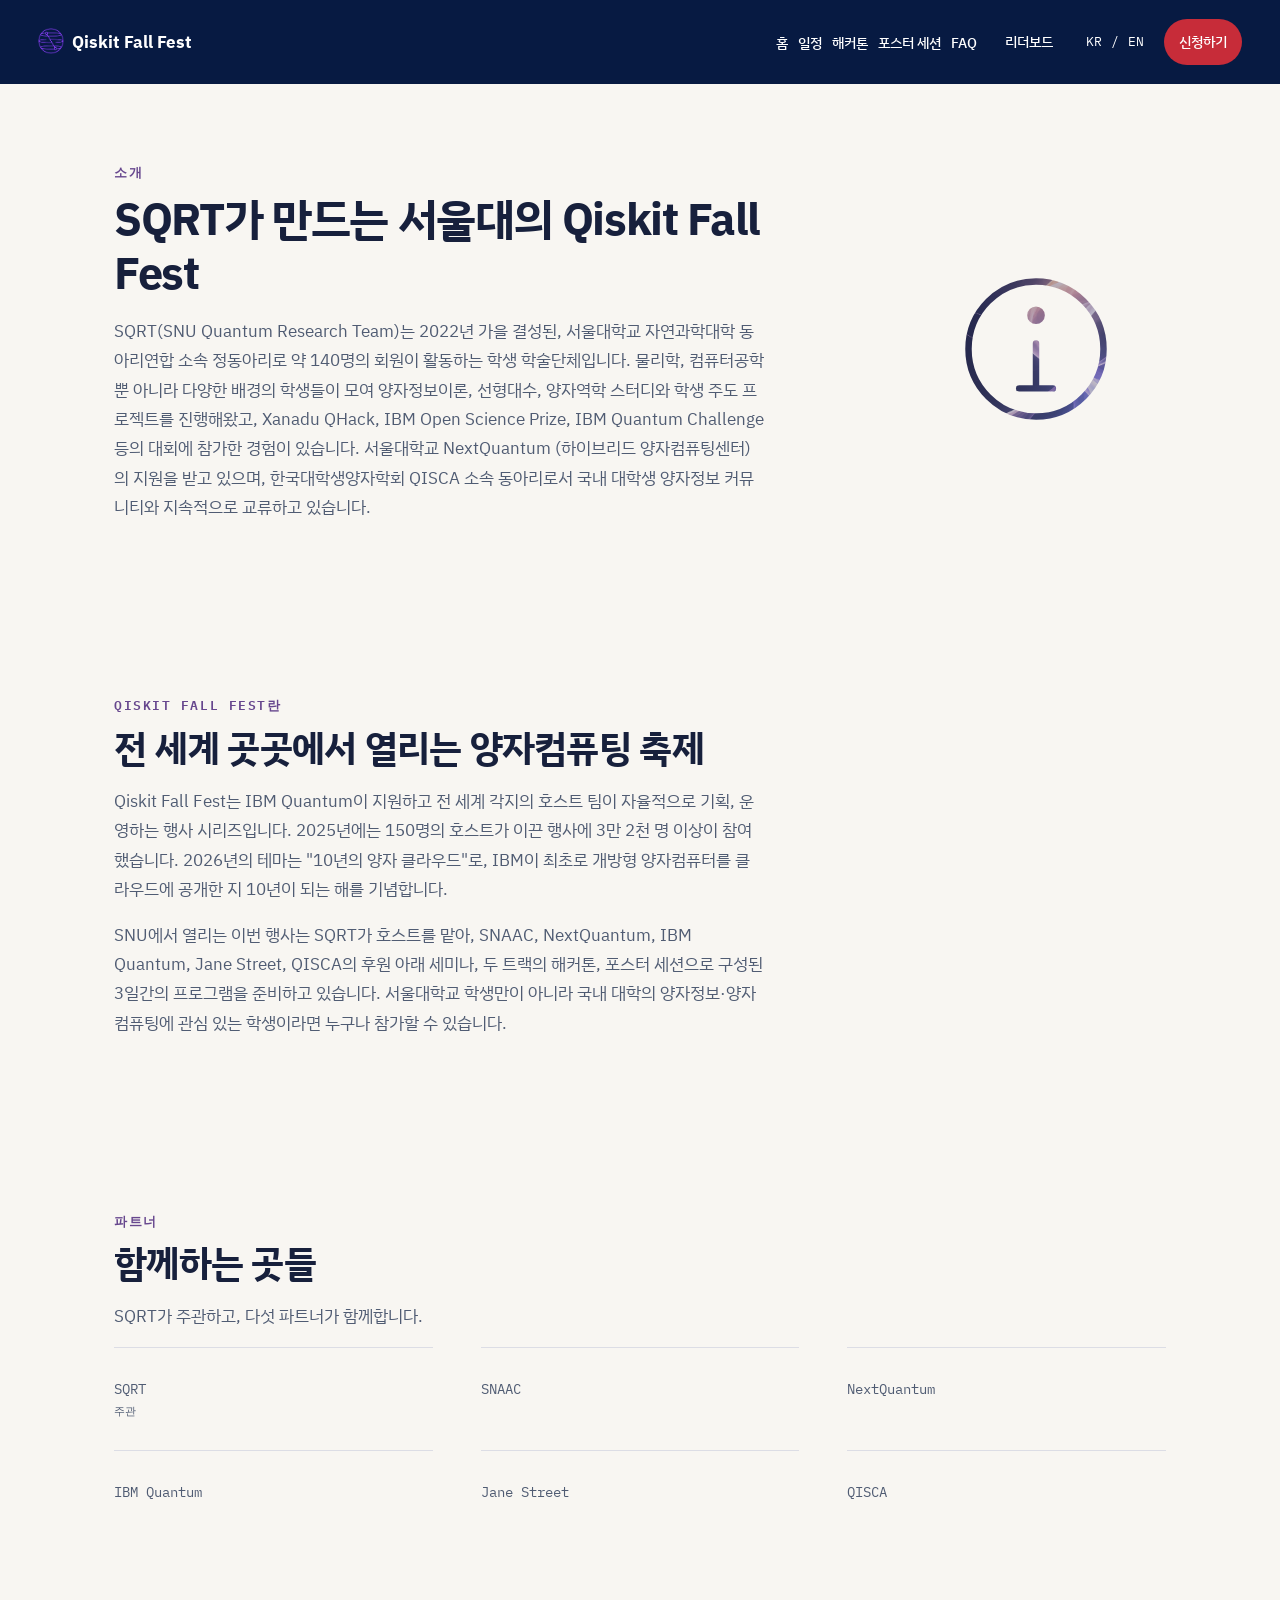
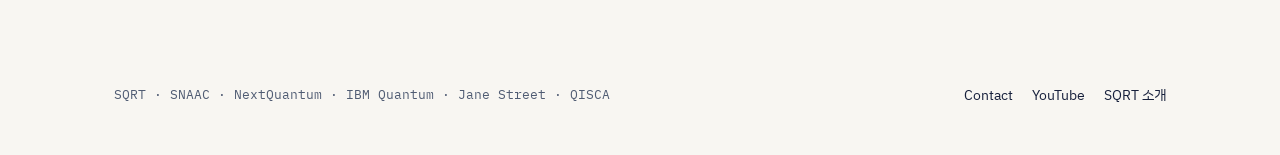
==== about.html @ 5754832c "Update schedule from the internal timetable, fold speakers into it, unify partners - Schedule: pre-f" ====
<!doctype html>
<html lang="ko" data-lang="kr">
<head>
<meta charset="utf-8" />
<meta name="viewport" content="width=device-width, initial-scale=1" />
<script>(function(){try{var l=localStorage.getItem('qff-lang')||'kr';document.documentElement.setAttribute('data-lang',l);}catch(e){}})();</script>
<title>About SQRT | Qiskit Fall Fest 2026 at SNU</title>
<meta name="description" content="About SQRT, the Seoul National University Quantum Research Team and host of Qiskit Fall Fest 2026.">
<link rel="canonical" href="https://snuquantums.github.io/snu-qff2026/about.html">
<meta name="robots" content="noindex, follow">

<link rel="preconnect" href="https://fonts.googleapis.com">
<link rel="preconnect" href="https://fonts.gstatic.com" crossorigin>
<link href="https://fonts.googleapis.com/css2?family=IBM+Plex+Sans:wght@400;500;600;700&family=IBM+Plex+Sans+KR:wght@400;500;600;700&family=IBM+Plex+Mono:wght@400;500&display=swap" rel="stylesheet">
<link rel="stylesheet" href="assets/style.css?v=c713e26183e5" />
<link rel="stylesheet" href="assets/reference-design.css?v=0639de8d794f">
</head>
<body>

<header class="site-header">
  <div class="wrap">
    <a href="index.html" class="brand">
      <span class="mark" aria-hidden="true">
        <svg viewBox="0 0 24 24" fill="none" xmlns="http://www.w3.org/2000/svg">
          <circle cx="12" cy="12" r="2.1" style="fill:var(--navy-ink)"/>
          <ellipse cx="12" cy="12" rx="9" ry="3.6" style="stroke:var(--navy-ink)" stroke-width="1.1"/>
          <ellipse cx="12" cy="12" rx="9" ry="3.6" style="stroke:var(--navy-ink)" stroke-width="1.1" transform="rotate(60 12 12)"/>
          <ellipse cx="12" cy="12" rx="9" ry="3.6" style="stroke:var(--navy-ink)" stroke-width="1.1" transform="rotate(120 12 12)"/>
        </svg>
      </span>
      Qiskit Fall Fest <small>@ SNU · SQRT</small>
    </a>
    <nav class="primary-nav">
      <ul>
        <li><a href="index.html" data-nav="index.html"><span data-kr>홈</span><span data-en>Home</span></a></li>

        <li><a href="schedule.html" data-nav="schedule.html"><span data-kr>일정</span><span data-en>Schedule</span></a></li>
        <li><a href="hackathon.html" data-nav="hackathon.html"><span data-kr>해커톤</span><span data-en>Hackathon</span></a></li>
        <li><a href="posters.html" data-nav="posters.html"><span data-kr>포스터 세션</span><span data-en>Posters</span></a></li>
        <li><a href="faq.html" data-nav="faq.html">FAQ</a></li>
        <li class="mobile-leaderboard"><a href="leaderboard.html" data-nav="leaderboard.html"><span data-kr>리더보드</span><span data-en>Leaderboard</span></a></li>
      </ul>
      <div class="nav-actions">
        <a href="leaderboard.html" class="btn btn-outline"><span data-kr>리더보드</span><span data-en>Leaderboard</span></a>
        <button class="lang-toggle" data-disabled="false" aria-label="Toggle language">KR / EN</button>
        <a href="register.html" class="btn btn-solid"><span data-kr>신청하기</span><span data-en>Register</span></a>
        <button class="menu-btn" aria-label="Menu"><span></span></button>
      </div>
    </nav>
  </div>
</header>



<main>
  <section class="paper-surface">
    <div class="wrap page-intro-layout">
      <span class="page-intro-icon icon-art" style="mask-image:url('assets/icons/about.svg');-webkit-mask-image:url('assets/icons/about.svg')" aria-hidden="true"></span>
      <span class="eyebrow"><span data-kr>소개</span><span data-en>About</span></span>
      <h1 style="font-size:clamp(1.9rem,4vw,2.8rem)">
        <span data-kr>SQRT가 만드는 서울대의 Qiskit Fall Fest</span>
        <span data-en>SNU's Qiskit Fall Fest, built by SQRT</span>
      </h1>
      <p class="lede">
        <span data-kr>SQRT(SNU Quantum Research Team)는 2022년 가을 결성된, 서울대학교 자연과학대학 동아리연합 소속
        정동아리로 약 140명의 회원이 활동하는 학생 학술단체입니다. 물리학, 컴퓨터공학뿐 아니라 다양한 배경의
        학생들이 모여 양자정보이론, 선형대수, 양자역학 스터디와 학생 주도 프로젝트를 진행해왔고, Xanadu QHack,
        IBM Open Science Prize, IBM Quantum Challenge 등의 대회에 참가한 경험이 있습니다. 서울대학교 NextQuantum
        (하이브리드 양자컴퓨팅센터)의 지원을 받고 있으며, 한국대학생양자학회 QISCA 소속 동아리로서 국내 대학생 양자정보
        커뮤니티와 지속적으로 교류하고 있습니다.</span>
        <span data-en>SQRT (SNU Quantum Research Team) is a student academic society under Seoul National
        University's College of Natural Sciences club association, founded in fall 2022, with about 140
        active members. Students from physics and computer science, along with many other backgrounds, run
        study groups on quantum information theory, linear algebra, and quantum mechanics, and take on
        student-led projects. The team has competed in Xanadu QHack, the IBM Open Science Prize, and the
        IBM Quantum Challenge. SQRT is supported by NextQuantum (SNU's Hybrid Quantum Computing Center) and is a
        member club of QISCA, the Korean university quantum society, maintaining ties with the domestic
        student quantum community.</span>
      </p>
    </div>
  </section>

  <section class="alt-surface">
    <div class="wrap">
      <span class="eyebrow"><span data-kr>Qiskit Fall Fest란</span><span data-en>What is Qiskit Fall Fest</span></span>
      <h2>
        <span data-kr>전 세계 곳곳에서 열리는 양자컴퓨팅 축제</span>
        <span data-en>A global quantum computing celebration</span>
      </h2>
      <p class="lede">
        <span data-kr>Qiskit Fall Fest는 IBM Quantum이 지원하고 전 세계 각지의 호스트 팀이 자율적으로 기획, 운영하는
        행사 시리즈입니다. 2025년에는 150명의 호스트가 이끈 행사에 3만 2천 명 이상이 참여했습니다.
        2026년의 테마는 "10년의 양자 클라우드"로, IBM이 최초로 개방형 양자컴퓨터를 클라우드에 공개한 지
        10년이 되는 해를 기념합니다.</span>
        <span data-en>Qiskit Fall Fest is IBM Quantum's global series of events, planned and run
        independently by host teams around the world. In 2025, over 32,000
        participants joined events led by 150 hosts. The 2026 theme, "a decade of quantum on the cloud,"
        marks ten years since IBM first opened a quantum computer to the cloud.</span>
      </p>
      <p class="lede">
        <span data-kr>SNU에서 열리는 이번 행사는 SQRT가 호스트를 맡아, SNAAC, NextQuantum, IBM Quantum, Jane Street,
        QISCA의 후원 아래 세미나, 두 트랙의 해커톤, 포스터 세션으로 구성된 3일간의 프로그램을
        준비하고 있습니다. 서울대학교 학생만이 아니라 국내 대학의 양자정보·양자컴퓨팅에 관심 있는 학생이라면
        누구나 참가할 수 있습니다.</span>
        <span data-en>At SNU, SQRT is hosting the event, preparing a 3-day program of a seminar, a two-track
        hackathon, and a poster session, with support from SNAAC, NextQuantum, IBM Quantum, Jane Street,
        and QISCA. It's open to any student interested in quantum information or computing at a
        domestic university, not just SNU students.</span>
      </p>
    </div>
  </section>

  <section class="paper-surface">
    <div class="wrap">
      <span class="eyebrow"><span data-kr>파트너</span><span data-en>Partners</span></span>
      <h2><span data-kr>함께하는 곳들</span><span data-en>Who's involved</span></h2>
      <p class="lede" style="margin-bottom: var(--sp-2)">
        <span data-kr>SQRT가 주관하고, 다섯 파트너가 함께합니다.</span>
        <span data-en>Hosted by SQRT, together with five partners.</span>
      </p>
      <div class="bento" style="grid-template-columns:repeat(3,1fr)">
        <div class="card" style="text-align:center;color:var(--ink-soft);font-family:var(--font-mono);font-size:.85rem">SQRT<br><small><span data-kr>주관</span><span data-en>Host</span></small></div>
        <div class="card" style="text-align:center;color:var(--ink-soft);font-family:var(--font-mono);font-size:.85rem">SNAAC</div>
        <div class="card" style="text-align:center;color:var(--ink-soft);font-family:var(--font-mono);font-size:.85rem">NextQuantum</div>
        <div class="card" style="text-align:center;color:var(--ink-soft);font-family:var(--font-mono);font-size:.85rem">IBM Quantum</div>
        <div class="card" style="text-align:center;color:var(--ink-soft);font-family:var(--font-mono);font-size:.85rem">Jane Street</div>
        <div class="card" style="text-align:center;color:var(--ink-soft);font-family:var(--font-mono);font-size:.85rem">QISCA</div>
      </div>
    </div>
  </section>
</main>

<footer class="site-footer">
  <div class="wrap">
    <div class="sponsor-strip"><span>SQRT · SNAAC · NextQuantum · IBM Quantum · Jane Street · QISCA</span></div>
    <div class="footer-links">
      <a href="mailto:snuquantums@gmail.com">Contact</a>
      <a href="https://www.youtube.com/@sqrtsnuquantumresearchteam6066">YouTube</a>
      <a href="https://sites.google.com/view/sqrt-quantum"><span data-kr>SQRT 소개</span><span data-en>About SQRT</span></a>
    </div>
  </div>
</footer>

<script src="assets/script.js?v=a6612f676125"></script>
</body>
</html>
---- assets/style.css ----
/* Qiskit Fall Fest — Luminous Editorial: ivory, midnight navy, and radiant light. */

:root{
  /* Shared editorial palette across all event pages. */
  --paper: #faf9f7;
  --paper-alt: #f0ecf7;
  --paper-line: #dcdde5;
  --ink: #0b1c40;
  --ink-soft: #505c73;

  --navy: #081831;
  --navy-alt: #17294b;
  --navy-line: rgba(255,255,255,.16);
  --navy-ink: #faf9ff;
  --navy-ink-soft: #c5cee1;

  --accent: #182e55;
  --accent-ink: #ffffff;
  --accent-strong: #67478e;
  --accent-tint: #eae2f7;
  --accent-on-navy: #d9c4ff;
  --accent-glow: #f4d7d6;

  --tag-blue: #5596e6;
  --tag-blue-onpaper: #0f62fe;
  --tag-teal: #17294b;
  --tag-violet: #7953ac;

  --header-bg: rgba(250,249,247,.95);

  /* -- form feedback (submission / leaderboard states) -- */
  --success: #1f7a4d;
  --success-tint: #e6f2e6;
  --error: #a3341c;
  --error-tint: #f7e6dd;

  /* -- type -- */
  --font-sans: "IBM Plex Sans KR", "IBM Plex Sans", -apple-system, system-ui, sans-serif;
  --font-mono: "IBM Plex Mono", ui-monospace, "SFMono-Regular", monospace;

  /* -- one radius system, applied by element role -- */
  --r-sm: 6px;
  --r-md: 12px;
  --r-lg: 22px;

  /* -- spacing scale -- */
  --sp-1: .5rem;
  --sp-2: 1rem;
  --sp-3: 1.5rem;
  --sp-4: 2.5rem;
  --sp-5: 4rem;
  --sp-6: 6.5rem;

  --content-w: 1240px;
}

*{ box-sizing: border-box; }
html{ scroll-behavior: smooth; }
html, body{ max-width: 100%; overflow-x: hidden; }
body{
  margin: 0;
  font-family: var(--font-sans);
  background: var(--paper);
  color: var(--ink);
  line-height: 1.55;
  -webkit-font-smoothing: antialiased;
  transition: background .25s ease, color .25s ease;
}
[class]{ transition: background .25s ease, color .25s ease, border-color .25s ease; }
img{ max-width: 100%; display:block; }
a{ color: inherit; }
.wrap{
  max-width: var(--content-w);
  margin: 0 auto;
  padding: 0 var(--sp-3);
}
section{ padding: var(--sp-6) 0; }
h1,h2,h3,h4{ margin: 0 0 var(--sp-2); letter-spacing: -0.02em; line-height: 1.08; font-weight: 650; }
h1{ font-size: clamp(2.1rem, 5vw, 3.6rem); letter-spacing: -0.03em; }
h2{ font-size: clamp(1.6rem, 3vw, 2.3rem); }
h3{ font-size: 1.25rem; }
p{ margin: 0 0 var(--sp-2); }
.lede{ max-width: 65ch; color: var(--ink-soft); font-size: 1.08rem; }
.navy .lede{ color: var(--navy-ink-soft); }

/* -- reduced motion -- */
@media (prefers-reduced-motion: reduce){
  *{ animation: none !important; transition: none !important; scroll-behavior: auto !important; }
}

/* ---------------------------------------------------------------------- */
/* Header / nav                                                            */
/* ---------------------------------------------------------------------- */
.site-header{
  position: sticky; top:0; z-index: 50;
  background: var(--header-bg);
  backdrop-filter: blur(8px);
  border-bottom: 1px solid var(--paper-line);
  transition: background .2s ease;
}
.site-header .wrap{
  display:flex; align-items:center; justify-content:space-between;
  height: 72px; max-width: 1280px;
}
.brand{
  display:flex; align-items:baseline; gap:.5rem;
  font-weight:700; font-size:1.05rem; text-decoration:none; color:var(--ink);
  white-space: nowrap;
}
.brand small{ font-weight:500; color:var(--ink-soft); font-size:.72rem; letter-spacing:.02em; }
.brand .mark{
  width: 26px; height: 26px; border-radius: var(--r-sm);
  background: var(--navy);
  display:inline-flex; align-items:center; justify-content:center;
  flex: none;
}
.brand .mark svg{ width:14px; height:14px; }

nav.primary-nav{ display:flex; align-items:center; gap: var(--sp-3); }
nav.primary-nav ul{ list-style:none; display:flex; gap: 1.4rem; margin:0; padding:0; }
nav.primary-nav a{
  text-decoration:none; color: var(--ink-soft); font-size:.94rem; font-weight:500;
  padding: .3rem 0; border-bottom: 2px solid transparent;
}
nav.primary-nav a:hover, nav.primary-nav a[aria-current="page"]{
  color: var(--ink); border-bottom-color: var(--accent);
}
.nav-actions{ display:flex; align-items:center; gap:.6rem; }
.lang-toggle{
  font-family: var(--font-mono); font-size:.72rem; letter-spacing:.03em;
  background: var(--paper-alt); border:1px solid var(--paper-line); color: var(--ink-soft);
  border-radius: var(--r-sm); padding: .38rem .6rem; cursor:pointer;
}
.lang-toggle:hover{ color: var(--ink); }
.lang-toggle[data-disabled="true"]{ opacity:.55; cursor:not-allowed; }
.menu-btn{ display:none; background:none; border:none; cursor:pointer; padding:.4rem; }
.menu-btn span, .menu-btn::before, .menu-btn::after{ content:""; display:block; width:22px; height:2px; background:var(--ink); margin:5px 0; }

/* ---------------------------------------------------------------------- */
/* Buttons / chips                                                         */
/* ---------------------------------------------------------------------- */
.btn{
  display:inline-flex; align-items:center; gap:.5rem;
  font-family: var(--font-sans); font-weight:600; font-size: .96rem;
  padding: .85rem 1.4rem; border-radius: var(--r-sm);
  text-decoration:none; white-space:nowrap; border: 1.5px solid transparent;
  cursor:pointer;
}
.btn-solid{ background: var(--accent); color: var(--accent-ink); }
.btn-solid:hover{ filter: brightness(.88); }
.btn-outline{ background: transparent; border-color: currentColor; color: inherit; }
.navy .btn-outline{ color: var(--navy-ink); }
.navy .btn-outline:hover{ background: rgba(255,255,255,.08); }
.paper-surface .btn-outline{ color: var(--ink); }
.paper-surface .btn-outline:hover{ background: var(--paper-alt); }
.btn-outline.on-navy-accent{ color: var(--accent-on-navy); border-color: var(--accent-on-navy); }

.chip{
  display:inline-flex; align-items:center; gap:.4rem;
  font-size:.82rem; font-weight:600; padding:.35rem .7rem;
  border-radius: var(--r-sm); background: var(--accent-tint); color: var(--accent-strong);
}
.chip.tbd{
  font-family: var(--font-mono); font-weight:500; letter-spacing:.04em;
  background: transparent; border: 1px dashed var(--ink-soft); color: var(--ink-soft);
}
.navy .chip.tbd{ border-color: var(--navy-ink-soft); color: var(--navy-ink-soft); }
.eyebrow{
  font-family: var(--font-mono); font-size:.78rem; letter-spacing:.08em; text-transform:uppercase;
  color: var(--accent-strong); font-weight:600; display:inline-block; margin-bottom:.6rem;
}
.navy .eyebrow{ color: var(--accent-on-navy); }

/* ---------------------------------------------------------------------- */
/* Zone helpers                                                            */
/* ---------------------------------------------------------------------- */
.navy{ background: var(--navy); color: var(--navy-ink); }
.paper-surface{ background: var(--paper); }
.alt-surface{ background: var(--paper-alt); }

/* ---------------------------------------------------------------------- */
/* Hero                                                                    */
/* ---------------------------------------------------------------------- */
.hero{
  background: var(--navy); color: var(--navy-ink);
  padding: var(--sp-5) 0 var(--sp-6);
  position:relative; overflow:hidden;
}
.hero .wrap{
  display:grid; grid-template-columns: 1.15fr .85fr; gap: var(--sp-4);
  align-items:center; position:relative; z-index:2;
}
.hero-copy h1{ margin-bottom: var(--sp-2); }
.hero-copy .date-chip{
  font-family: var(--font-mono); font-size:.85rem; color: var(--navy-ink-soft);
  border: 1px dashed var(--navy-line); border-radius: var(--r-sm);
  display:inline-flex; padding:.3rem .7rem; margin-bottom: var(--sp-2);
}
.hero-cta{ display:flex; gap: 1rem; margin-top: var(--sp-3); flex-wrap:wrap; }
.hero-diagram{ opacity:.95; }
.hero-diagram .pulse{ animation: pulse 2.4s ease-in-out infinite; transform-origin: center; }
.hero-diagram .pulse:nth-child(2){ animation-delay: .5s; }
.hero-diagram .pulse:nth-child(3){ animation-delay: 1s; }
@keyframes pulse{
  0%, 100%{ opacity:.55; transform: scale(1); }
  50%{ opacity:1; transform: scale(1.35); }
}
@media (prefers-reduced-motion: reduce){
  .hero-diagram .pulse{ animation: none; opacity: .9; }
}

/* underline squiggle accent under a key hero word */
.squiggle-wrap{ position:relative; display:inline-block; }
.squiggle-wrap svg{ position:absolute; left:0; bottom:-.14em; width:100%; height:.3em; }

/* diagonal seam between stacked navy/paper sections */
.diagonal-cut{ position:relative; }
.diagonal-cut::after{
  content:""; position:absolute; left:0; right:0; bottom:-1px; height:56px;
  background: inherit; clip-path: polygon(0 100%, 100% 40%, 100% 100%);
  z-index:1; pointer-events:none;
}
.diagonal-cut.to-paper::after{ background: var(--paper); }
.diagonal-cut.to-alt::after{ background: var(--paper-alt); }
.diagonal-cut.to-navy::after{ background: var(--navy); }

/* ticker strip */
.ticker{
  background: var(--accent); color: var(--accent-ink); overflow:hidden; white-space:nowrap;
  border-bottom: 1px solid rgba(0,0,0,.08);
  transition: background .2s ease;
}
.ticker-track{
  display:inline-flex; align-items:center; gap: 2.5rem;
  padding: .55rem 0; font-family: var(--font-mono); font-size:.82rem; letter-spacing:.04em;
  animation: ticker 26s linear infinite;
}
.ticker:hover .ticker-track{ animation-play-state: paused; }
.ticker-track span{ display:inline-flex; align-items:center; gap:2.5rem; }
@keyframes ticker{ from{ transform: translateX(0); } to{ transform: translateX(-50%); } }
@media (prefers-reduced-motion: reduce){ .ticker-track{ animation: none; } }

/* stat band */
.stat-band{ display:grid; grid-template-columns: repeat(3,1fr); gap: var(--sp-3); margin-top: var(--sp-3); }
.stat{ border-top: 3px solid var(--accent); padding-top: var(--sp-1); }
.stat .num{ font-family: var(--font-mono); font-size: clamp(2.2rem,4vw,3.2rem); font-weight:600; color: var(--ink); display:block; letter-spacing:-0.02em; }
.stat .label{ color: var(--ink-soft); font-size:.95rem; }

/* hover lift for interactive surfaces */
.bento .card, .speaker-card, .route-card, .split-card{
  transition: transform .18s ease, box-shadow .18s ease;
}


.btn{ transition: background .15s ease, filter .15s ease, transform .12s ease; }
.btn:active{ transform: translateY(1px); }
@media (prefers-reduced-motion: reduce){
  .bento .card, .speaker-card, .route-card, .split-card, .btn{ transition:none; }
}

/* ---------------------------------------------------------------------- */
/* Who-is-this-for band                                                    */
/* ---------------------------------------------------------------------- */
.split-band{
  display:grid; grid-template-columns: .95fr 1.05fr; gap: var(--sp-3);
  align-items:stretch;
}
.split-card{
  border-radius: var(--r-md); padding: var(--sp-4);
  border: 1px solid var(--paper-line);
}
.split-card.for-experienced{ background: var(--navy); color: var(--navy-ink); border-color: var(--navy); }
.split-card.for-new{ background: var(--accent-tint); border-color: var(--paper-line); }
.split-card h3{ font-size:1.3rem; }
.major-chips{ display:flex; flex-wrap:wrap; gap:.5rem; margin-top: var(--sp-3); }
.major-chip{
  font-size:.85rem; padding:.4rem .8rem; border-radius: var(--r-sm);
  background: var(--paper); border: 1px solid var(--paper-line); color: var(--ink-soft);
}

/* ---------------------------------------------------------------------- */
/* Timeline                                                                */
/* ---------------------------------------------------------------------- */
.timeline{ position:relative; padding-top: var(--sp-2); }
.timeline-track{
  position:relative; display:grid; grid-template-columns: repeat(3,1fr); gap: var(--sp-2);
  padding-top: var(--sp-4);
}
.timeline-track::before{
  /* line must run exactly from the Day 1 dot's center to the Day 3 dot's
     center, not an arbitrary inset - dot centers sit 8px (half the dot
     width) from the start of the 1st and 3rd grid columns. */
  content:""; position:absolute; top: calc(var(--sp-4) + 13px);
  left: 8px; right: calc(33.333% - 18.667px); height:2px;
  background: var(--paper-line);
}
.timeline-day{ position:relative; padding-top: var(--sp-4); }
.timeline-day::before{
  content:""; position:absolute; top:6px; left:0; width:16px; height:16px;
  border-radius:50%; background: var(--navy); border:3px solid var(--paper);
  box-shadow: 0 0 0 1px var(--paper-line);
}
.timeline-day h4{ font-family: var(--font-mono); font-size:.85rem; text-transform:uppercase; letter-spacing:.05em; color: var(--ink-soft); margin-bottom:.3rem; }
.poster-flag{
  display:inline-flex; align-items:center; gap:.4rem; margin-top: var(--sp-2);
  font-size:.82rem; background: var(--paper); border:1px dashed var(--tag-teal); color: var(--tag-teal);
  padding:.3rem .6rem; border-radius: var(--r-sm);
}

/* ---------------------------------------------------------------------- */
/* Programs bento grid                                                     */
/* ---------------------------------------------------------------------- */
.bento{
  display:grid; grid-template-columns: repeat(4, 1fr); grid-template-rows: auto auto;
  gap: var(--sp-2);
}
.bento .card{ border-radius: var(--r-md); padding: var(--sp-3); border:1px solid var(--paper-line); background:var(--paper-alt); }
.bento .card.wide{ grid-column: span 4; background: var(--navy); color: var(--navy-ink); border-color: var(--navy); display:flex; align-items:center; justify-content:space-between; gap: var(--sp-3); flex-wrap:wrap; }
.bento .card.trackA{ grid-column: span 2; background: var(--navy-alt); color: var(--navy-ink); border-color: var(--navy); }
.bento .card.trackB{ grid-column: span 2; background: var(--accent-tint); border-color: var(--paper-line); }
.bento .card.poster{ grid-column: span 4; background: transparent; border: 1.5px solid var(--tag-teal); }
.card .tag{ font-family: var(--font-mono); font-size:.72rem; text-transform:uppercase; letter-spacing:.05em; }
.card.trackA .tag{ color: var(--tag-blue); }
.card.trackB .tag{ color: var(--accent-strong); }
.card.poster .tag{ color: var(--tag-teal); }

/* ---------------------------------------------------------------------- */
/* Comparison table (hackathon)                                            */
/* ---------------------------------------------------------------------- */
table.compare{ width:100%; border-collapse: collapse; margin-top: var(--sp-3); }
table.compare th, table.compare td{ text-align:left; padding: .85rem 1rem; border-bottom:1px solid var(--paper-line); vertical-align:top; }
table.compare th{ font-size:.8rem; text-transform:uppercase; letter-spacing:.04em; color: var(--ink-soft); font-weight:600; }
table.compare td.trackA-col{ color: var(--ink); }
table.compare .col-label{ font-weight:600; }

/* ---------------------------------------------------------------------- */
/* Track panels (hackathon page)                                           */
/* ---------------------------------------------------------------------- */
.track-panel{ padding: var(--sp-5) 0; position:relative; }
.track-panel.trackB{ background: var(--paper-alt); }
.track-panel.trackA{ background: var(--navy); color: var(--navy-ink); }
.track-panel .wrap{ display:grid; grid-template-columns: .9fr 1.1fr; gap: var(--sp-4); align-items:start; }
.track-panel h2{ display:flex; align-items:center; gap: .6rem; }
.track-badge{ display:inline-block; margin-bottom:.7rem; font-family: var(--font-mono); font-size:.78rem; padding:.25rem .6rem; border-radius: var(--r-sm); }
.trackB .track-badge{ background: var(--accent); color: var(--accent-ink); }
.trackA .track-badge{ background: rgba(255,255,255,.12); color: var(--accent-on-navy); border: 1px solid var(--navy-line); }
.trackA code, .trackA .mono{ font-family: var(--font-mono); }
.feature-list{ list-style:none; padding:0; margin: var(--sp-2) 0; display:grid; gap:.6rem; }
.feature-list li{ padding-left: 1.3rem; position:relative; }
.feature-list li::before{ content:""; position:absolute; left:0; top:.5em; width:7px; height:7px; border-radius:2px; background: currentColor; opacity:.45; }

/* ---------------------------------------------------------------------- */
/* Speakers                                                                */
/* ---------------------------------------------------------------------- */
.speaker-group{ padding: var(--sp-5) 0; border-top: 1px solid var(--paper-line); }
.speaker-group .group-label{
  font-family: var(--font-mono); font-size:.8rem; text-transform:uppercase; letter-spacing:.06em;
  display:inline-flex; align-items:center; gap:.5rem; margin-bottom: var(--sp-1);
}
.speaker-group .group-label::before{ content:""; width:10px; height:10px; border-radius:2px; }
.speaker-group.ibm{ border-top-color: var(--tag-blue); }
.speaker-group.ibm .group-label{ color: var(--tag-blue-onpaper); }
.speaker-group.ibm .group-label::before{ background: var(--tag-blue); }
.speaker-group.prof{ border-top-color: var(--tag-teal); }
.speaker-group.prof .group-label{ color: var(--tag-teal); }
.speaker-group.prof .group-label::before{ background: var(--tag-teal); }
.speaker-group.sqrt{ border-top-color: var(--tag-violet); }
.speaker-group.sqrt .group-label{ color: var(--tag-violet); }
.speaker-group.sqrt .group-label::before{ background: var(--tag-violet); }

.speaker-grid{ display:grid; grid-template-columns: repeat(3, 1fr); gap: var(--sp-2); margin-top: var(--sp-3); }
.speaker-card{ border:1px solid var(--paper-line); border-radius: var(--r-md); padding: var(--sp-2); background: var(--paper); }
.speaker-photo{
  width:100%; aspect-ratio: 4/3; border-radius: var(--r-sm); background: var(--paper-alt);
  display:flex; align-items:center; justify-content:center; color: var(--ink-soft); margin-bottom: var(--sp-1);
  font-family: var(--font-mono); font-size:.78rem;
}
.speaker-name{ font-weight:600; }
.speaker-role{ font-size:.85rem; color: var(--ink-soft); }

/* ---------------------------------------------------------------------- */
/* FAQ                                                                     */
/* ---------------------------------------------------------------------- */
details.faq-item{ border-bottom:1px solid var(--paper-line); padding: var(--sp-2) 0; }
details.faq-item summary{ cursor:pointer; font-weight:600; font-size:1.05rem; list-style:none; display:flex; justify-content:space-between; align-items:center; gap:1rem; }
details.faq-item summary::-webkit-details-marker{ display:none; }
.faq-toggle{ position:relative; width:14px; height:14px; flex:none; }
.faq-toggle::before, .faq-toggle::after{ content:""; position:absolute; background: var(--ink-soft); border-radius:1px; transition: transform .15s ease; }
.faq-toggle::before{ top:6px; left:0; width:14px; height:2px; }
.faq-toggle::after{ top:0; left:6px; width:2px; height:14px; }
details.faq-item[open] .faq-toggle::after{ transform: rotate(90deg); opacity:0; }
details.faq-item p{ margin-top:.7rem; color: var(--ink-soft); max-width: 65ch; }

/* ---------------------------------------------------------------------- */
/* Register route cards                                                   */
/* ---------------------------------------------------------------------- */
.route-grid{ display:grid; grid-template-columns: repeat(2,1fr); gap: var(--sp-2); }
.route-card{ border:1px solid var(--paper-line); border-radius: var(--r-md); padding: var(--sp-3); background: var(--paper-alt); }
.route-card .btn{ margin-top: var(--sp-2); }

/* ---------------------------------------------------------------------- */
/* Submission form (submit.html)                                          */
/* ---------------------------------------------------------------------- */
.submit-form{ display:grid; gap: var(--sp-2); max-width: 640px; margin-top: var(--sp-3); }
.submit-form label{ display:grid; gap:.4rem; font-size:.9rem; font-weight:600; color: var(--ink); }
.submit-form input[type="text"], .submit-form input[type="email"], .submit-form input[type="password"], .submit-form select, .submit-form textarea{
  font-family: var(--font-sans); font-size:.95rem; font-weight:400;
  padding:.7rem .85rem; border-radius: var(--r-sm); border:1px solid var(--paper-line);
  background: var(--paper); color: var(--ink);
}
.submit-form input[type="text"]:focus, .submit-form input[type="email"]:focus, .submit-form input[type="password"]:focus, .submit-form select:focus, .submit-form textarea:focus{
  outline: 2px solid var(--accent); outline-offset: 1px;
}
.submit-form textarea{ font-family: var(--font-mono); font-size:.85rem; resize: vertical; min-height:220px; line-height:1.5; }
.submit-form .file-row{ font-size:.85rem; color: var(--ink-soft); font-weight:500; }
.submit-form input[type="file"]{ font-size:.85rem; color: var(--ink-soft); margin-top:.3rem; }
.submit-form .submit-hint{ font-size:.8rem; font-weight:400; color: var(--ink-soft); }
.submit-form button{ justify-self:start; }
.submit-form button:disabled{ opacity:.6; cursor:not-allowed; }

.form-banner{
  margin-top: var(--sp-2); padding:.75rem 1rem; border-radius: var(--r-sm);
  font-size:.9rem; background: var(--paper-alt); color: var(--ink-soft); border:1px solid var(--paper-line);
  max-width: 640px;
}
.form-banner.error{ background: var(--error-tint); color: var(--error); border-color: var(--error); }
.form-banner.success{ background: var(--success-tint); color: var(--success); border-color: var(--success); }

/* ---------------------------------------------------------------------- */
/* Leaderboard (leaderboard.html)                                          */
/* ---------------------------------------------------------------------- */
.leaderboard-toolbar{ display:flex; align-items:center; gap: var(--sp-2); margin-top: var(--sp-2); flex-wrap:wrap; }
.leaderboard-table{ margin-top: var(--sp-2); }
.leaderboard-table td, .leaderboard-table th{ text-align:left; }
.leaderboard-table td.rank{ font-family: var(--font-mono); color: var(--ink-soft); }
.leaderboard-table td.score{ font-family: var(--font-mono); font-weight:600; }
.pending-note{ font-size:.9rem; color: var(--ink-soft); }

/* ---------------------------------------------------------------------- */
/* Footer                                                                  */
/* ---------------------------------------------------------------------- */
footer.site-footer{ background: var(--navy); color: var(--navy-ink-soft); padding: var(--sp-4) 0; }
footer.site-footer .wrap{ display:flex; flex-wrap:wrap; justify-content:space-between; gap: var(--sp-3); align-items:center; }
.sponsor-strip{ display:flex; gap: var(--sp-3); align-items:center; flex-wrap:wrap; opacity:.85; font-family: var(--font-mono); font-size:.8rem; }
.footer-links{ display:flex; gap: 1.2rem; }
.footer-links a{ text-decoration:none; color: var(--navy-ink-soft); font-size:.88rem; }
.footer-links a:hover{ color: var(--navy-ink); }

/* ---------------------------------------------------------------------- */
/* i18n visibility                                                         */
/* ---------------------------------------------------------------------- */
[data-en]{ display:none; }
html[data-lang="en"] [data-kr]{ display:none; }
html[data-lang="en"] [data-en]{ display:inline; }
html[data-lang="en"] [data-en].block{ display:block; }

/* ---------------------------------------------------------------------- */
/* Responsive                                                              */
/* ---------------------------------------------------------------------- */
@media (max-width: 880px){
  nav.primary-nav ul{ display:none; }
  .menu-btn{ display:block; flex: none; }
  .hero .wrap{ grid-template-columns: 1fr; }
  .hero-diagram{ display:none; }
  .split-band{ grid-template-columns: 1fr; }
  .bento{ grid-template-columns: repeat(2,1fr); }
  .bento .card.trackA, .bento .card.trackB{ grid-column: span 2; }
  .bento .card.wide, .bento .card.poster{ grid-column: span 2; }
  .track-panel .wrap{ grid-template-columns: 1fr; }
  .speaker-grid{ grid-template-columns: repeat(2,1fr); }
  .route-grid{ grid-template-columns: 1fr; }
  .timeline-track{ grid-template-columns: 1fr; gap: var(--sp-3); }
  .timeline-track::before{ display:none; }

  /* -- collapse the header row so it never forces horizontal scroll -- */
  .site-header .wrap{ padding: 0 var(--sp-2); }
  .brand small{ display:none; }
  .nav-actions{ gap:.35rem; }
  .nav-actions .btn.btn-outline{ display:none; }

  /* -- mobile nav dropdown: full-width panel instead of an inline row -- */
  nav.primary-nav ul[data-open="true"]{
    display:flex;
    position:absolute;
    top:72px; left:0; right:0;
    flex-direction:column;
    gap:0;
    background: var(--paper);
    border-bottom:1px solid var(--paper-line);
    padding: var(--sp-2) var(--sp-3);
    box-shadow: 0 12px 24px rgba(0,0,0,.12);
  }
  nav.primary-nav ul[data-open="true"] li{ width:100%; }
  nav.primary-nav ul[data-open="true"] a{
    display:block; padding:.75rem 0; border-bottom:1px solid var(--paper-line);
  }
}
@media (max-width: 560px){
  .speaker-grid{ grid-template-columns: 1fr; }
}
@media (max-width: 400px){
  .brand{ font-size:.92rem; }
  .nav-actions{ gap:.25rem; }
  .nav-actions .btn{ padding:.5rem 1rem; font-size:.8rem; }
  .lang-toggle{ padding:.32rem .45rem; font-size:.66rem; }
}

/* Luminous Editorial layouts. Shared by the static GitHub Pages routes. */
html { scroll-padding-top:100px; }
body { font-size:1rem; line-height:1.7; }
h1,h2,h3 { line-height:1.2; word-break:keep-all; overflow-wrap:break-word; }
:focus-visible { outline:3px solid #8b65c4; outline-offset:4px; }
.site-header { border-bottom:0; }
.site-header .wrap { max-width:1480px; height:84px; gap:20px; }
nav.primary-nav { gap:24px; }
nav.primary-nav ul { gap:18px; }
nav.primary-nav a { font-size:.875rem; }
nav.primary-nav .btn { padding:10px 14px; min-height:44px; }
nav.primary-nav .btn-solid { color:var(--accent-ink); }
.lang-toggle,.menu-btn { min-height:44px; min-width:44px; }
.lang-toggle { font-size:.8125rem; background:transparent; border:0; }
.btn { white-space:normal; text-align:center; justify-content:center; min-height:48px; }
.eyebrow { font-size:.8125rem; letter-spacing:.12em; }
.hero { background-color:var(--navy); }
.luminous-hero { width:calc(100% - 48px); max-width:1440px; margin:8px auto 0; border-radius:18px; padding:76px 0 64px; background:#07142d url('luminous-hero.png') center/cover no-repeat; }
.luminous-hero::after { content:''; position:absolute; inset:12px; border:1px solid rgba(240,236,255,.3); border-radius:10px; pointer-events:none; }
.luminous-hero .wrap { display:block; padding-inline:clamp(28px,5vw,76px); }
.luminous-hero .hero-copy { max-width:780px; }
.luminous-hero .eyebrow { color:#d5dcee; margin-bottom:28px; }
.festival-title { font-size:clamp(3.8rem,7vw,6.6rem); font-weight:700; line-height:1.02; letter-spacing:-.055em; margin-bottom:26px!important; }
.festival-title>span { font-weight:400; color:#e9dbff; }
.hero-theme { font-size:clamp(1.3rem,2.1vw,1.85rem); line-height:1.45; margin-bottom:18px; font-weight:500; }
.luminous-hero .lede { color:#e0e5f0; max-width:48ch; }
.luminous-hero .date-chip { border:0; padding:8px 0; font-size:.9375rem; color:#e4d5f9; }
.luminous-hero .hero-cta { margin-top:12px; }
.luminous-hero .btn-solid { background:#fff; color:#0b1c40; }
.luminous-hero .btn-outline { color:#fff; border-color:rgba(255,255,255,.7); background:rgba(6,19,42,.35); }
.hero-partner { display:flex; align-items:center; gap:24px; margin-top:34px; color:#d1d9eb; font-size:.8125rem; }
.hero-partner img { width:128px; height:42px; object-fit:contain; }
.hero-partner>span { border-left:1px solid #617089; padding-left:24px; }
.diagonal-cut::after { display:none; }
section { padding:80px 0; }
main>.paper-surface:first-of-type h2 { max-width:28ch; }
.stat-band { margin-top:40px; gap:40px; }
.stat { border-top:1px solid var(--paper-line); padding-top:22px; }
.stat .num { font-family:var(--font-sans); font-weight:500; }
.alt-surface { background:var(--paper); }
.split-band { gap:0; margin-top:40px; }
.split-card,.split-card.for-experienced,.split-card.for-new { background:transparent; color:var(--ink); border:0; border-radius:0; padding:0 42px 0 0; }
.split-card+.split-card { border-left:1px solid var(--paper-line); padding:0 0 0 42px; }
.split-card .lede { color:var(--ink-soft); }
.split-card .btn-outline.on-navy-accent { color:var(--ink); border-color:var(--ink); }
.major-chips { margin-top:34px; gap:10px 22px; }
.major-chip { border:0; border-radius:0; background:transparent; padding:6px 0; }
.timeline-track { gap:32px; }
.bento { grid-template-columns:repeat(2,minmax(0,1fr)); gap:0 48px; }
.bento .card,.bento .card.wide,.bento .card.trackA,.bento .card.trackB,.bento .card.poster {
 grid-column:auto; display:block; border:0; border-top:1px solid var(--paper-line); border-radius:0;
 background:transparent; color:var(--ink); padding:30px 0; box-shadow:none;
}
.bento .card h3 { font-size:1.6rem; margin-top:14px; }
.bento .card .lede,.bento .card p { color:var(--ink-soft)!important; }
.bento .card .tag { color:#67478e; font-size:.8125rem; }
.bento .card .btn-outline { color:var(--ink); border-color:var(--ink); }

.speaker-grid { gap:32px; }
.speaker-card { border:0; padding:0 0 24px; border-radius:0; background:transparent; }
.speaker-photo { background:var(--paper-alt); border-radius:8px; margin-bottom:18px; }
.route-grid { gap:0 48px; }
.route-card { border:0; border-top:1px solid var(--paper-line); border-radius:0; background:transparent; padding:30px 0; }
.track-panel.trackB { background:#eee7f8; }
.track-panel.trackA { background:#0b1b36; }
.track-panel h2 { flex-wrap:wrap; }
footer.site-footer { margin-top:24px; padding:44px 0; }
.footer-links { flex-wrap:wrap; }
.sponsor-strip { opacity:1; }
.sponsor-strip img { width:150px; height:auto; }
@media(max-width:1250px) {
 nav.primary-nav ul { display:none; }
 .menu-btn { display:block; }
 .brand small { display:none; }
 nav.primary-nav ul[data-open='true'] { display:flex; position:absolute; top:84px; left:0; right:0; flex-direction:column; gap:0; padding:16px 24px; background:var(--paper); border-bottom:1px solid var(--paper-line); max-height:calc(100dvh - 84px); overflow:auto; }
 nav.primary-nav ul[data-open='true'] a { display:block; padding:12px 0; }
}
@media(max-width:880px) {
 .site-header .wrap { height:76px; }
 nav.primary-nav ul[data-open='true'] { top:76px; max-height:calc(100dvh - 76px); }
 .luminous-hero { background-position:60% center; }
 .luminous-hero .hero-copy { max-width:620px; }
 .luminous-hero::before { content:''; position:absolute; inset:0; background:linear-gradient(90deg,rgba(5,15,35,.65),rgba(5,15,35,.08)); }
 .split-card,.split-card.for-experienced,.split-card.for-new { padding:28px 0; }
 .split-card+.split-card { border-left:0; border-top:1px solid var(--paper-line); }
 .bento .card,.bento .card.wide,.bento .card.trackA,.bento .card.trackB,.bento .card.poster { grid-column:auto; }
 .timeline-track { gap:24px; }
 .route-grid { grid-template-columns:1fr; }
 section { padding:60px 0; }
}
@media(max-width:560px) {
 .brand { font-size:.875rem; gap:6px; }
 .brand .mark { width:24px; height:24px; }
 .site-header .wrap { gap:8px; padding-inline:12px; }
 nav.primary-nav .btn { font-size:.8125rem; padding:8px 10px; }
 .nav-actions { gap:4px; }
 .lang-toggle { font-size:.75rem; padding:4px; }
 .luminous-hero { width:calc(100% - 24px); border-radius:12px; padding:54px 0 42px; background-position:65% center; }
 .luminous-hero .wrap { padding-inline:26px; }
 .luminous-hero .eyebrow { font-size:.75rem; letter-spacing:.06em; max-width:28ch; }
 .festival-title { font-size:clamp(3.1rem,12vw,4.5rem); }
 .festival-title>span { display:block; }
 .hero-theme { font-size:1.3rem; }
 .luminous-hero .lede { font-size:1rem; }
 .hero-cta { flex-direction:column; gap:12px; }
 .hero-cta .btn { width:100%; }
 .hero-partner { gap:16px; flex-wrap:wrap; }
 .hero-partner>span { padding-left:16px; }
 .stat-band { gap:20px; grid-template-columns:1fr; }
 .stat { display:flex; align-items:baseline; justify-content:space-between; gap:20px; }
 .stat .num { font-size:2rem; flex:none; }
 .stat .label { text-align:right; }
 .bento { grid-template-columns:1fr; }
 .speaker-grid { grid-template-columns:1fr; }
 table.compare { font-size:.875rem; }
 table.compare th,table.compare td { padding:12px 8px; overflow-wrap:anywhere; }
}
@media(max-width:360px) {
 .brand .mark { display:none; }
 .brand { font-size:.8125rem; }
 .site-header .wrap { padding-inline:8px; }
 nav.primary-nav .btn { padding-inline:6px; }
 .nav-actions { gap:2px; }
}
/* Official Qiskit pictogram replaces the generic atom in the masthead. */
.brand .mark { background:transparent url('qiskit-purple.png') center/contain no-repeat; border-radius:0; }
.brand .mark svg { visibility:hidden; }
/* Align actions across columns even when their descriptions wrap differently. */
.split-card { display:flex; flex-direction:column; align-items:flex-start; }
.split-card>.btn { margin-top:auto; }
.bento .card,.bento .card.wide,.bento .card.trackA,.bento .card.trackB,.bento .card.poster { display:flex; flex-direction:column; align-items:flex-start; }
.bento .card>.btn { margin-top:auto; }

.mobile-leaderboard { display:none; }
@media(max-width:880px) { .mobile-leaderboard { display:list-item; } }

/* Each page has a matching, locally bundled two-tone pictogram. */
.nav-page-icon { display:inline-block; width:20px; height:20px; vertical-align:-4px; margin-right:7px; flex:none; }
nav.primary-nav .btn .nav-page-icon { margin-right:0; }
nav.primary-nav .btn-solid .nav-page-icon { background:#eae2f7; border-radius:3px; padding:1px; }
.page-intro-icon { float:right; width:144px; height:144px; margin:0 24px 28px 48px; }
main>section:first-child>.wrap::after { content:''; display:table; clear:both; }
@media(min-width:1251px) and (max-width:1400px) {
 nav.primary-nav ul { gap:10px; } nav.primary-nav { gap:14px; }
 .nav-page-icon { width:17px; height:17px; margin-right:4px; }
 .brand small { display:none; }
}
@media(max-width:880px) { .page-intro-icon { width:104px; height:104px; margin:0 0 24px 28px; } }
@media(max-width:560px) {
 .page-intro-icon { float:none; width:72px; height:72px; margin:0 0 24px; }
 .nav-actions>.btn .nav-page-icon { display:none; }
}

/* Open editorial composition: illustrations belong to the content. */
:root { --content-w:1320px; }
.wrap { padding-inline:clamp(24px,5vw,72px); }
section { padding-block:clamp(48px,6vw,88px); }
.site-header { position:relative; }
.site-header .wrap { padding-inline:clamp(20px,3vw,48px); }
.luminous-hero { width:100%; max-width:none; margin:0; border-radius:0; padding-block:clamp(54px,6vw,86px); }
.luminous-hero::after { display:none; }
.luminous-hero .wrap { max-width:1320px; padding-inline:clamp(24px,5vw,72px); }
.luminous-hero .hero-copy { max-width:730px; }
.luminous-hero .btn-outline { border:0; background:transparent; padding-inline:8px; }
.luminous-hero .btn-outline::after { content:'↗'; margin-left:8px; }
.hero-partner { margin-top:24px; }
.hero-partner>span { border:0; }
.hero-cta { gap:16px 24px; }
nav.primary-nav .btn-outline { border:0; }
.program-editorial .eyebrow { margin-bottom:12px; }
.program-editorial .bento { display:grid; grid-template-columns:repeat(4,minmax(0,1fr)); gap:32px; margin-top:40px; }
.program-editorial .bento .card { border:0; padding:0; min-width:0; align-items:flex-start; }
.program-number { display:block; font-size:1.125rem; margin-bottom:18px; }
.program-editorial .card .tag { font-size:.75rem; color:var(--ink-soft)!important; }
.program-editorial .card h3 { font-size:clamp(1.15rem,1.65vw,1.5rem); margin:10px 0 12px; }
.program-editorial .card .lede { font-size:1rem!important; line-height:1.65; }
.program-illustration { width:72px; height:72px; object-fit:contain; margin:28px 0 24px; }
.program-editorial .card .program-illustration { margin-top:auto; padding-top:24px; height:96px; }
.editorial-link { display:flex; align-items:center; gap:16px; min-height:44px; text-decoration:none; font-weight:500; font-size:.875rem; }
.link-arrow { font-size:1.75rem; line-height:1; transition:transform .2s; }
.editorial-link:hover .link-arrow { transform:translateX(6px); }
.festival-intro { margin-inline:clamp(16px,3vw,48px); padding-block:48px; background:#eee7f8; border-radius:10px; }
.festival-intro .wrap { display:flow-root; }
.festival-pictogram { float:right; width:180px; height:180px; object-fit:contain; margin:24px 0 32px 56px; opacity:.8; }
.festival-intro .lede { max-width:68ch; }
.festival-intro .stat-band { clear:both; margin-top:36px; }
.stat { border:0; padding-top:0; }
.stat .num { font-size:clamp(2rem,3vw,2.6rem); }
.split-card+.split-card { border:0; }
.split-card .btn { border:0; border-radius:0; background:transparent; color:var(--ink); padding-inline:0; gap:16px; }
.split-card .btn::after { content:'→'; font-size:1.5rem; }
.major-chip { font-size:.8125rem; color:var(--ink-soft); }
.page-intro-icon { width:104px; height:104px; margin:0 0 32px 56px; }
.route-grid { column-gap:56px; }
.route-card { border:0; padding:32px 0; }
.speaker-group { border:0; }
.speaker-photo { border-radius:0; background:#f1edf6; }
.chip:not(.tbd),.track-badge { border:0!important; padding-left:0; background:transparent; color:var(--accent-strong); }
.trackA .track-badge { color:var(--navy-ink-soft); }
.track-panel.trackA { background:#101f3a; }
footer.site-footer { background:var(--paper); color:var(--ink-soft); padding-block:48px; }
.footer-links a { color:var(--ink); }
.footer-links a:hover { color:var(--accent-strong); }
@media(max-width:1000px) {
 .program-editorial .bento { grid-template-columns:repeat(2,minmax(0,1fr)); gap:48px; }
 .festival-pictogram { width:132px; height:132px; margin-left:32px; }
 .page-intro-icon { width:88px; height:88px; }
}
@media(max-width:600px) {
 .program-editorial .bento { grid-template-columns:1fr; gap:42px; }
 .program-editorial .bento .card { display:grid; grid-template-columns:minmax(0,1fr) 72px; column-gap:24px; align-items:start; }
 .program-editorial .card>* { grid-column:1; }
 .program-editorial .card .program-illustration { grid-column:2; grid-row:1 / span 5; width:64px; height:64px; padding:0; margin:32px 0 0; align-self:start; }
 .program-editorial .card h3 { font-size:1.3rem; }
 .program-number { margin-bottom:10px; }
 .festival-pictogram { float:none; width:80px; height:80px; margin:0 0 24px; }
 .festival-intro { margin-inline:12px; padding-block:32px; }
 .festival-intro .wrap { padding-inline:24px; }
 .festival-intro .stat-band { grid-template-columns:1fr; gap:20px; }
 .festival-intro h2 { font-size:1.7rem; }
 .page-intro-icon { float:none; width:64px; height:64px; margin:0 0 24px; }
 .split-card,.split-card.for-experienced,.split-card.for-new { padding:20px 0; }
 .luminous-hero .wrap { padding-inline:24px; }
 .luminous-hero { background-position:62% center; }
 .hero-partner { gap:12px; }
 .hero-partner>span { padding-left:0; }
}
.program-editorial .bento .card { gap:0; }

/* Unified roomy highlighting; every program uses the same geometry. */
.program-editorial .bento { gap:24px; }
.program-editorial .bento .card,
.route-card,.speaker-card,
.split-card,.split-card.for-experienced,.split-card.for-new {
 padding:28px; border:0; border-radius:12px; min-width:0;
 transition:background-color .22s ease,box-shadow .22s ease;
}
.program-editorial .bento .card { background:transparent; }
.program-editorial .bento .card:hover,
.program-editorial .bento .card:focus-within,
.route-card:hover,.route-card:focus-within,
.speaker-card:hover,.speaker-card:focus-within,
.split-card:hover,.split-card:focus-within {
 background-color:#f0eaf8; box-shadow:0 12px 30px -22px rgba(71,43,108,.35); transform:none;
}
.split-card+.split-card { padding:28px; }
.bento .editorial-link { padding-block:10px; }
button:disabled { cursor:not-allowed; opacity:.58; }
button:disabled:hover { filter:none; transform:none; }
/* The original banner is visible through the illustration's SVG strokes. */
.icon-art {
 display:block; flex:none; background:#20385a; position:relative;
 -webkit-mask-image:var(--icon); mask-image:var(--icon);
 -webkit-mask-size:contain; mask-size:contain;
 -webkit-mask-repeat:no-repeat; mask-repeat:no-repeat;
 -webkit-mask-position:center; mask-position:center;
}
.icon-art::after {
 content:''; position:absolute; inset:0;
 background:linear-gradient(135deg,rgba(143,102,202,.25),rgba(226,145,132,.2)),url('luminous-hero.png') 84% 60%/340% auto;
 opacity:.75; transition:opacity .4s ease,background-position .7s ease;
}
.icon-art:hover::after,.card:hover .icon-art::after,.card:focus-within .icon-art::after {
 opacity:1; background-position:95% 45%;
}
.program-editorial .card .program-illustration {
 width:128px; height:128px; padding:0; margin:32px auto 24px; align-self:center;
}
.program-editorial .card .editorial-link { margin-top:auto; }
.page-intro-icon.icon-art { width:180px; height:180px; float:right; margin:12px 36px 36px 64px; }
/* Keep the entire technical section, including inherited inline colors, readable. */
.track-panel.trackA,.track-panel.trackB {
 background:#f1edf8; color:#122441;
 --navy-ink:#122441; --navy-ink-soft:#4b5870; --navy-line:#c5c0d3;
 --accent-on-navy:#5f4186;
}
.track-panel.trackA .lede,.track-panel.trackB .lede { color:#4b5870; }
.track-panel .track-badge { color:#65488b; }
.track-panel .btn-outline { color:#152c50; border-color:#8a91a6; }
.track-panel.trackA .btn-solid { background:#182e55; color:#fff; }
/* Vertical sequence, with parallel tracks within each chronological step. */
.event-timeline { list-style:none; margin:48px 0 0; padding:0; }
.event-timeline__step { position:relative; display:grid; grid-template-columns:210px minmax(0,1fr); gap:40px; padding:0 0 48px 36px; }
.event-timeline__step::before { content:''; position:absolute; top:7px; bottom:-7px; left:7px; width:2px; background:#d5c7e8; }
.event-timeline__step:last-child::before { display:none; }
.event-timeline__step::after { content:''; position:absolute; top:6px; left:0; width:16px; height:16px; border-radius:50%; background:#9770c5; box-shadow:0 0 0 5px #f1ecf8; }
.event-timeline__date>span,.timeline-track-label { display:block; font-family:var(--font-mono); font-size:.8125rem; letter-spacing:.06em; color:#694a91; margin-bottom:10px; }
.event-timeline__date strong { display:block; font-size:1rem; font-weight:500; }
.event-timeline__body h3 { margin:0 0 24px; font-size:1.35rem; }
.timeline-lanes { display:grid; grid-template-columns:repeat(2,minmax(0,1fr)); gap:32px; }
.timeline-lanes p { color:#4b5870; margin:0; }
@media(max-width:1000px) {
 .page-intro-icon.icon-art { width:150px; height:150px; margin:12px 24px 24px 36px; }
 .event-timeline__step { grid-template-columns:160px minmax(0,1fr); gap:24px; }
}
@media(max-width:600px) {
 .page-intro-icon.icon-art,.program-editorial .card .program-illustration,.festival-pictogram { display:none; }
 .program-editorial .bento .card { display:flex; padding:24px; }
 .program-editorial .bento { gap:16px; }
 .route-card,.speaker-card,.split-card,.split-card.for-experienced,.split-card.for-new,.split-card+.split-card { padding:24px; }
 .event-timeline__step { grid-template-columns:1fr; gap:18px; padding-left:30px; padding-bottom:40px; }
 .timeline-lanes { grid-template-columns:1fr; gap:24px; }
 .event-timeline__body h3 { font-size:1.2rem; }
}
@media(prefers-reduced-motion:reduce) { .icon-art::after { transition:none; } }
.page-intro-layout { display:grid; grid-template-columns:minmax(0,1fr) 260px; column-gap:56px; }
.page-intro-layout>* { grid-column:1 / -1; }
.page-intro-layout>.eyebrow,.page-intro-layout>h1,.page-intro-layout>h1+p { grid-column:1; }
.page-intro-layout>.page-intro-icon.icon-art { grid-column:2; grid-row:1 / 4; float:none; margin:0; align-self:center; justify-self:center; }
@media(max-width:1000px) { .page-intro-layout { grid-template-columns:minmax(0,1fr) 190px; column-gap:28px; } }
@media(max-width:600px) { .page-intro-layout { display:block; } }
.program-editorial .card .lede { margin-bottom:32px; }
.program-editorial .card .program-illustration { margin-top:auto; }
.program-editorial .card .editorial-link { margin-top:0; }
.track-panel .track-badge { background:transparent; border:0; }
.chip.tbd { white-space:nowrap; }
---- assets/reference-design.css ----
body.reference-home{
      --navy:#071A42; --space:#101A3E; --cobalt:#476FCB; --aurora:#8ED9F6;
      --lilac:#B797ED; --peach:#FFC18E; --red:#EF454C; --ivory:#F8F6F2;
      --ink:#17203c; --muted:#617091; --line:rgba(7,26,66,.15);
    }body.reference-home *{ box-sizing:border-box; }html:has(body.reference-home){ scroll-behavior:smooth; }body.reference-home{ margin:0; overflow-x:hidden; background:var(--ivory); color:var(--navy); font-family:Pretendard,"Noto Sans KR",Arial,sans-serif; }body.reference-home a{ color:inherit; text-decoration:none; }body.reference-home .shell{ width:min(1180px,calc(100% - 48px)); margin:0 auto; }body.reference-home .eyebrow{ margin:0; font-size:.7rem; font-weight:900; letter-spacing:.19em; text-transform:uppercase; }body.reference-home .pill{ display:inline-flex; align-items:center; justify-content:center; gap:16px; padding:14px 21px; border-radius:999px; font-size:.86rem; font-weight:850; transition:transform .18s ease,box-shadow .18s ease; }body.reference-home .pill:hover{ transform:translateY(-2px); }body.reference-home .pill--red{ color:#fff; background:var(--red); box-shadow:0 10px 25px rgba(239,69,76,.24); }body.reference-home .pill--line{ color:#fff; border:1px solid rgba(255,255,255,.58); }body.reference-home /* The supplied page mockup is used as a cropped art source; interface text stays live HTML. */
    .hero{ position:relative; height:700px; min-height:700px; overflow:hidden; isolation:isolate; color:#fff; background:radial-gradient(ellipse at 80% 46%,#213b88 0%,transparent 31%),linear-gradient(112deg,var(--navy),var(--space) 70%,#14245d); }body.reference-home .hero::before{ content:""; position:absolute; z-index:0; inset:0; opacity:.42; background-image:radial-gradient(circle at 12% 66%,rgba(142,217,246,.82) 0 1px,transparent 1.4px),radial-gradient(circle at 91% 17%,rgba(255,193,142,.78) 0 1px,transparent 1.3px); background-size:49px 49px,77px 77px; }body.reference-home .hero-visual{ position:absolute; z-index:1; inset:0; width:100%; height:100%; pointer-events:none; }body.reference-home .topbar{ position:relative; z-index:2; display:flex; align-items:center; justify-content:space-between; gap:28px; padding:25px 0; }body.reference-home .brand{ font-size:1.55rem; line-height:1; font-weight:1000; letter-spacing:-.11em; }body.reference-home .brand small{margin-left:13px;font-size:.6rem;letter-spacing:.15em;opacity:.64;vertical-align:middle}body.reference-home .topbar nav{display:flex;gap:27px;font-size:.8rem;font-weight:750}body.reference-home .topbar nav a{opacity:.8}body.reference-home .topbar nav a:hover{opacity:1}body.reference-home .hero-copy{ position:relative; z-index:3; max-width:620px; padding-top:74px; }body.reference-home .hero-copy .eyebrow{color:var(--aurora)}body.reference-home .hero h1{margin:18px 0 19px;font-size:clamp(3.65rem,6.7vw,6.55rem);line-height:.8;letter-spacing:-.09em}body.reference-home .hero h1 span{display:block;margin-top:15px;color:var(--aurora);font-size:.235em;line-height:1.2;letter-spacing:.07em;text-transform:uppercase}body.reference-home .summary{max-width:430px;margin:0 0 24px;color:#e0e9ff;font-size:.92rem;line-height:1.65}body.reference-home .hero-index{ position:absolute; z-index:3; right:0; bottom:40px; display:grid; grid-template-columns:repeat(3,1fr); gap:24px; width:322px; padding-top:15px; color:var(--navy); border-top:1px solid rgba(7,26,66,.36); }body.reference-home .hero-index strong{display:block;font-size:1.18rem;letter-spacing:-.07em}body.reference-home .hero-index span{display:block;margin-top:4px;color:#34476c;font-size:.68rem;line-height:1.34}body.reference-home .about{ padding:98px 0 92px; background:var(--ivory); }body.reference-home .about-grid{ display:grid; grid-template-columns:1.03fr .83fr; gap:72px; align-items:center; }body.reference-home .art-collage{ display:grid; grid-template-columns:1fr 1fr; grid-template-rows:196px 196px; gap:13px; min-height:405px; }body.reference-home .art-tile{ position:relative; overflow:hidden; color:#fff; background-color:var(--space); background-image:linear-gradient(180deg,transparent 47%,rgba(7,26,66,.78)),url("luminous-hero.png"); background-repeat:no-repeat; background-size:auto 850px; box-shadow:0 18px 36px rgba(7,26,66,.12); }body.reference-home .art-tile--a{background-position:bottom center,20% 7%}body.reference-home .art-tile--b{grid-row:span 2;background-position:bottom center,76% 13%}body.reference-home .art-tile--c{background-position:bottom center,43% 31%}body.reference-home .art-tile::after{content:"";position:absolute;inset:0;background:linear-gradient(145deg,rgba(142,217,246,.09),transparent 47%,rgba(183,151,237,.16))}body.reference-home .art-tile .tile-label{position:absolute;z-index:1;left:18px;bottom:17px;font-size:1.04rem;font-weight:850;letter-spacing:-.05em}body.reference-home .art-tile .tile-number{display:block;margin-bottom:5px;font-size:.72rem;letter-spacing:.13em}body.reference-home .about-copy .eyebrow{color:var(--cobalt)}body.reference-home .about h2,body.reference-home .section-heading h2,body.reference-home .event-title h2,body.reference-home .join h2{margin:13px 0 0;font-size:clamp(2.55rem,4.7vw,5.1rem);line-height:1;letter-spacing:-.085em}body.reference-home .about-copy > p:not(.eyebrow){margin:22px 0 20px;color:#4c5c7e;font-size:1rem;line-height:1.83}body.reference-home .experience-list{display:grid;gap:10px;margin:0;padding:0;list-style:none}body.reference-home .experience-list li{padding-left:28px;position:relative;color:#33466e;font-size:.9rem;line-height:1.55}body.reference-home .experience-list li::before{content:"✓";position:absolute;left:1px;color:var(--navy);font-weight:950}body.reference-home .about-copy .pill{margin-top:25px}body.reference-home .program{ position:relative; overflow:hidden; padding:70px 0; color:#fff; background:linear-gradient(105deg,var(--navy),#102a60); }body.reference-home .program::before{content:"";position:absolute;width:690px;height:230px;left:-150px;bottom:-172px;border:1px solid rgba(142,217,246,.4);border-radius:50%;transform:rotate(18deg)}body.reference-home .program::after{content:"";position:absolute;width:550px;height:230px;right:-160px;top:-150px;border:1px solid rgba(183,151,237,.47);border-radius:50%;transform:rotate(-18deg)}body.reference-home .program-grid{position:relative;z-index:1;display:grid;grid-template-columns:repeat(4,1fr)}body.reference-home .program-item{min-height:218px;padding:3px 28px;border-left:1px solid rgba(255,255,255,.3)}body.reference-home .program-item:first-child{border-left:0;padding-left:0}body.reference-home .program-icon{display:grid;place-items:center;width:51px;height:51px;margin-bottom:44px;border:1px solid rgba(255,255,255,.75);border-radius:50%;color:var(--aurora);font-size:1.25rem}body.reference-home .program-item h3{margin:0 0 11px;font-size:1.25rem;letter-spacing:-.05em}body.reference-home .program-item p{margin:0;color:#cbd7f3;font-size:.86rem;line-height:1.65}body.reference-home .program-item a{display:inline-block;margin-top:17px;color:var(--peach);font-size:.78rem;font-weight:850}body.reference-home .festival{ padding:102px 0 92px; }body.reference-home .event-head{display:flex;align-items:end;justify-content:space-between;gap:30px}body.reference-home .event-title .eyebrow{color:var(--red)}body.reference-home .event-title h2{font-size:clamp(2.6rem,5vw,5.4rem)}body.reference-home .event-title p{max-width:520px;margin:18px 0 0;color:#4d5d7e;line-height:1.7}body.reference-home .outline-button{display:inline-flex;align-items:center;gap:21px;padding:14px 21px;border:1px solid var(--navy);border-radius:999px;font-weight:850;font-size:.84rem}body.reference-home .event-cards{display:grid;grid-template-columns:repeat(3,1fr);gap:15px;margin-top:42px}body.reference-home .event-card{position:relative;min-height:265px;overflow:hidden;padding:21px;color:#fff;background-color:var(--space);background-image:linear-gradient(180deg,transparent 34%,rgba(7,26,66,.83)),url("luminous-hero.png");background-repeat:no-repeat;background-size:auto 760px}body.reference-home .event-card--one{background-position:bottom center,19% 7%}body.reference-home .event-card--two{background-position:bottom center,69% 31%}body.reference-home .event-card--three{background-position:bottom center,95% 16%}body.reference-home .event-card::after{content:"";position:absolute;inset:0;background:linear-gradient(130deg,rgba(142,217,246,.1),transparent 52%,rgba(183,151,237,.16))}body.reference-home .event-card .day-label,body.reference-home .event-card h3,body.reference-home .event-card p,body.reference-home .event-card a{position:relative;z-index:1}body.reference-home .day-label{font-size:.72rem;font-weight:900;letter-spacing:.13em}body.reference-home .event-card h3{margin:11px 0 9px;font-size:1.4rem;letter-spacing:-.05em}body.reference-home .event-card p{max-width:255px;margin:0;color:#dbe5fb;font-size:.84rem;line-height:1.58}body.reference-home .event-card a{display:inline-flex;position:absolute;right:18px;bottom:18px;align-items:center;justify-content:center;width:38px;height:38px;border:1px solid rgba(255,255,255,.75);border-radius:50%;font-weight:900}body.reference-home .join{ position:relative; overflow:hidden; margin-top:8px; margin-bottom:54px; padding:66px 69px; color:#fff; background:linear-gradient(115deg,var(--space),var(--navy) 55%,#3159b9); }body.reference-home .join::before{content:"";position:absolute;width:740px;height:230px;right:-95px;top:-110px;border:1px solid rgba(183,151,237,.85);border-radius:50%;transform:rotate(-21deg)}body.reference-home .join::after{content:"";position:absolute;width:12px;height:12px;right:25%;top:42%;border-radius:50%;background:var(--peach);box-shadow:0 0 28px 9px rgba(255,193,142,.62)}body.reference-home .join .eyebrow,body.reference-home .join h2,body.reference-home .join p:not(.eyebrow),body.reference-home .join a{position:relative;z-index:1}body.reference-home .join .eyebrow{color:var(--aurora)}body.reference-home .join h2{max-width:635px}body.reference-home .join p:not(.eyebrow){max-width:440px;margin:20px 0 30px;color:#dce6ff;line-height:1.72}body.reference-home .footer{display:flex;justify-content:space-between;gap:25px;padding:0 0 37px;color:#5f6d89;font-size:.76rem}body.reference-home .footer strong{color:var(--navy);font-size:1rem;letter-spacing:-.06em}

    @media(max-width:820px){body.reference-home .shell{width:min(100% - 34px,1180px)}body.reference-home .topbar nav{display:none}body.reference-home .brand small{display:none}body.reference-home .hero{height:auto;min-height:700px}body.reference-home .hero-copy{padding-top:88px}body.reference-home .hero h1{font-size:clamp(3.55rem,14vw,5.2rem)}body.reference-home .hero-index{position:relative;bottom:auto;right:auto;width:min(100%,330px);margin-top:55px;color:#fff;border-color:rgba(255,255,255,.48)}body.reference-home .hero-index span{color:#c8d5f4}body.reference-home .about{padding:75px 0}body.reference-home .about-grid{grid-template-columns:1fr;gap:48px}body.reference-home .art-collage{grid-template-rows:165px 165px}body.reference-home .program{padding:65px 0}body.reference-home .program-grid{grid-template-columns:1fr 1fr;gap:32px}body.reference-home .program-item,body.reference-home .program-item:first-child{min-height:160px;padding:0 17px;border-left:1px solid rgba(255,255,255,.3)}body.reference-home .program-item:nth-child(odd){padding-left:0;border-left:0}body.reference-home .program-icon{margin-bottom:25px}body.reference-home .festival{padding:76px 0}body.reference-home .event-head{display:block}body.reference-home .event-head .outline-button{margin-top:25px}body.reference-home .event-cards{grid-template-columns:1fr}body.reference-home .event-card{min-height:230px}body.reference-home .join{padding:43px 27px}body.reference-home .footer{flex-direction:column}}
  
/* Shared design language for the existing multi-page site. */
:root { --paper:#f8f6f2; --ink:#17203c; --navy:#071a42; --header-bg:#071a42; --accent:#c72c39; --accent-ink:#fff; --content-w:1180px; }
.site-header { background:#071a42; color:#fff; }
.site-header .brand,.site-header .primary-nav a,.site-header .lang-toggle { color:#fff; }
.site-header .primary-nav a[aria-current="page"] { color:#8ed9f6; }
.site-header .btn-outline,.site-header .lang-toggle { border-color:#8592ae; }
.site-header .menu-btn span,.site-header .menu-btn span::before,.site-header .menu-btn span::after { background:#fff; }
.btn { border-radius:999px; }
.btn-solid { background:#c72c39; color:#fff; }
.page-intro { background:linear-gradient(120deg,#f8f6f2,#e9e5f6); }
body.reference-home { font-family:var(--font-sans); }
body.reference-home .site-header .brand { font-size:1.05rem; letter-spacing:-.035em; line-height:1.2; }
body.reference-home .site-header .brand small { letter-spacing:.02em; }
body.reference-home .reference-hero { padding:0; margin:0; border:0; border-radius:0; }
body.reference-home .hero-copy { width:min(1180px,calc(100% - 48px)); max-width:none; padding-top:58px; }
body.reference-home .hero h1 { max-width:620px; }
body.reference-home .hero-index { right:max(24px,calc((100% - 1180px)/2)); margin:0; }
body.reference-home .pill--red { background:#c72c39; }
body.reference-home .program-heading { margin-bottom:40px; font-size:clamp(1.7rem,3vw,2.5rem); }
body.reference-home .program-item,body.reference-home .program-item:first-child { padding:28px; border:0; border-radius:12px; min-width:0; }
body.reference-home .program-item:hover,body.reference-home .program-item:focus-within { background:#203967; }
body.reference-home .program-number { font-size:.8rem; color:#b797ed; }
body.reference-home .program-art { display:block; width:128px; height:128px; margin:24px auto 30px; background:#b797ed; }
body.reference-home .program-item:hover .icon-art::after { opacity:1; transform:translateX(0); }
body.reference-home .program-item a { color:#ffc18e; padding-block:10px; }
body.reference-home .art-tile,body.reference-home .event-card { background-size:cover; }
body.reference-home .art-tile--a,body.reference-home .event-card--one { background-position:center,65% center; }
body.reference-home .art-tile--b,body.reference-home .event-card--two { background-position:center,90% center; }
body.reference-home .art-tile--c,body.reference-home .event-card--three { background-position:center,75% bottom; }
body.reference-home .event-card { padding:28px 28px 78px; }
body.reference-home .event-card a { width:44px; height:44px; }
body.reference-home .event-card:hover { transform:translateY(-4px); }
body.reference-home .join { margin-bottom:0; }
body.reference-home .experience-list li::before { color:#476fcb; }
body.reference-home .site-footer { background:var(--paper); color:var(--ink-soft); }
@media(max-width:1250px) { .site-header nav.primary-nav ul { background:#071a42; color:#fff; } }
@media(max-width:820px) {
 body.reference-home .reference-hero { min-height:720px; padding-bottom:32px; }
 body.reference-home .hero-copy { width:calc(100% - 34px); padding-top:44px; }
 body.reference-home .hero-index { position:relative; right:auto; margin:34px 17px 0; color:#fff; width:min(360px,calc(100% - 34px)); }
 body.reference-home .hero-visual { width:170%; left:-35%; opacity:.5; }
 body.reference-home .hero-visual > path:last-child { display:none; }
 body.reference-home .program-grid { gap:8px; }
 body.reference-home .program-item,body.reference-home .program-item:first-child { padding:24px; }
}
@media(max-width:600px) {
 body.reference-home .program-art { display:none; }
 body.reference-home .program-item h3 { margin-top:20px; }
 body.reference-home .program-grid { grid-template-columns:1fr; }
 body.reference-home .art-collage { grid-template-rows:170px 170px; gap:10px; }
 body.reference-home .art-tile .tile-label { left:14px; right:14px; font-size:.9rem; }
 body.reference-home .hero h1 { font-size:clamp(3rem,15vw,5.2rem); }
 body.reference-home .about h2,body.reference-home .join h2 { font-size:clamp(2.2rem,10vw,3.6rem); }
}

.comparison-scroll { overflow-x:auto; grid-column:1 / -1; }
@media(max-width:600px) { table.compare { min-width:560px; } table.compare th,table.compare td { overflow-wrap:normal; } }
/* Concept-specific artwork: waves, circuits, networks, discovery, construction, exchange. */
body.reference-home .art-tile--a { background-image:linear-gradient(0deg,#071a42e8,transparent 65%),url('concepts/learn.svg'); }
body.reference-home .art-tile--b { background-image:linear-gradient(0deg,#071a42e8,transparent 65%),url('concepts/build.svg?v=de97783e5c66'); }
body.reference-home .art-tile--c { background-image:linear-gradient(0deg,#071a42e8,transparent 65%),url('concepts/connect.svg'); }
body.reference-home .event-card--one { background-image:linear-gradient(90deg,#071a42e8,transparent),url('concepts/day-learn.svg'); }
body.reference-home .event-card--two { background-image:linear-gradient(90deg,#071a42e8,transparent),url('concepts/day-build.svg'); }
body.reference-home .event-card--three { background-image:linear-gradient(90deg,#071a42e8,transparent),url('concepts/day-share.svg'); }
body.reference-home .art-tile,body.reference-home .event-card { background-position:center; }
body.reference-home .program-item .icon-art::after { background-image:repeating-radial-gradient(ellipse at 25% 75%,#8ed9f6 0 5%,#b797ed 8%,#ffc18e 12%,#8ed9f6 17%); }
body.reference-home .program-item:nth-child(2) .icon-art::after { background-image:repeating-linear-gradient(90deg,#8ed9f6 0 14%,#b797ed 18% 28%,#ffc18e 32% 35%); }
body.reference-home .program-item:nth-child(3) .icon-art::after { background-image:radial-gradient(ellipse at 50% 15%,#fff4df,#ffc18e 22%,#b797ed 50%,#8ed9f6); }
body.reference-home .program-item:nth-child(4) .icon-art::after { background-image:conic-gradient(from 45deg,#8ed9f6,#b797ed,#ffc18e,#8ed9f6); }
body.reference-home .join::before,body.reference-home .join::after { display:none; }
body.reference-home .join-orbit { position:absolute; right:-8%; top:0; width:72%; height:100%; pointer-events:none; opacity:.85; }
body.reference-home .join { isolation:isolate; }
body.reference-home .join-orbit { z-index:0; }
body.reference-home .site-footer { background:#071a42; color:#dbe5fb; padding:64px 0 32px; }
body.reference-home .partner-section>.eyebrow { color:#b797ed; text-align:center; }
body.reference-home .partner-logos { display:grid; grid-template-columns:repeat(6,minmax(0,1fr)); gap:28px; align-items:center; padding:46px 0; }
body.reference-home .partner-logos a { display:flex; flex-direction:column; align-items:center; justify-content:center; min-height:90px; gap:10px; padding:12px; }
body.reference-home .partner-logos img { width:100%; height:62px; object-fit:contain; }
body.reference-home .partner-logos a[aria-label="SNAAC"] img { max-width:152px; }
body.reference-home .partner-logos span { font-size:.65rem; text-align:center; color:#c5cee1; }
body.reference-home .footer-links { justify-content:center; border-top:1px solid #ffffff25; padding-top:26px; }
@media(max-width:900px) { body.reference-home .partner-logos { grid-template-columns:repeat(3,minmax(0,1fr)); gap:24px; } }
@media(max-width:600px) { body.reference-home .partner-logos { grid-template-columns:1fr 1fr; gap:20px; } body.reference-home .partner-logos img { height:48px; } body.reference-home .join-orbit { width:135%; right:-48%; opacity:.45; } }
body.reference-home .site-footer .wrap { display:block; }

/* Refined Home artwork and ambient banner motion. */
body.reference-home .art-tile .tile-label { right:24px; left:24px; overflow-wrap:break-word; }
body.reference-home .art-tile--a .tile-label { max-width:calc(100% - 48px); line-height:1.5; }
body.reference-home .program-item .icon-art { background:#899ab8; }
body.reference-home .program-item .icon-art::after { opacity:0; transition:opacity .45s ease,background-position .7s ease; }
body.reference-home .program-item:hover .icon-art::after,
body.reference-home .program-item:focus-within .icon-art::after { opacity:1; }
@media(prefers-reduced-motion:reduce) { body.reference-home .banner-curves { animation:none; } }
/* Pre-rendered motion: no live SVG blur or transform animation. */
body.reference-home .banner-curves { animation:none; }
body.reference-home .hero-visual { display:none; }
body.reference-home .reference-hero::before { display:none; }
body.reference-home .reference-hero { background:#0b1b40 url('motion/banner-still.png?v=b67e428ab62c') center/100% 100% no-repeat; }
body.reference-home .reference-hero.motion-playing { background-image:url('motion/banner.gif?v=d210961fbacd'); }
body.reference-home .art-tile--a { background-image:linear-gradient(0deg,#071a42e8,transparent 65%),url('motion/learn-still.png'); }
body.reference-home .art-tile--b { background-image:linear-gradient(0deg,#071a42e8,transparent 65%),url('motion/build-still.png'); }
body.reference-home .art-tile--c { background-image:linear-gradient(0deg,#071a42e8,transparent 65%),url('motion/connect-still.png'); }
body.reference-home .art-tile--a.motion-playing { background-image:linear-gradient(0deg,#071a42e8,transparent 65%),url('motion/learn.gif'); }
body.reference-home .art-tile--b.motion-playing { background-image:linear-gradient(0deg,#071a42e8,transparent 65%),url('motion/build.gif'); }
body.reference-home .art-tile--c.motion-playing { background-image:linear-gradient(0deg,#071a42e8,transparent 65%),url('motion/connect.gif'); }
body.reference-home .program-item:nth-child(n) .icon-art::after { background:linear-gradient(135deg,rgba(143,102,202,.25),rgba(226,145,132,.2)),url('luminous-hero.png') 84% 60%/340% auto; }
body.reference-home .program-item:hover .icon-art::after { background-position:95% 45%; }
@media(max-width:820px) {
 body.reference-home .reference-hero { background-size:auto 100%; background-position:38% center; }
 body.reference-home .reference-hero::after { content:''; position:absolute; inset:0; background:linear-gradient(90deg,#0b1b40ed,#0b1b40bf); z-index:1; pointer-events:none; }
}
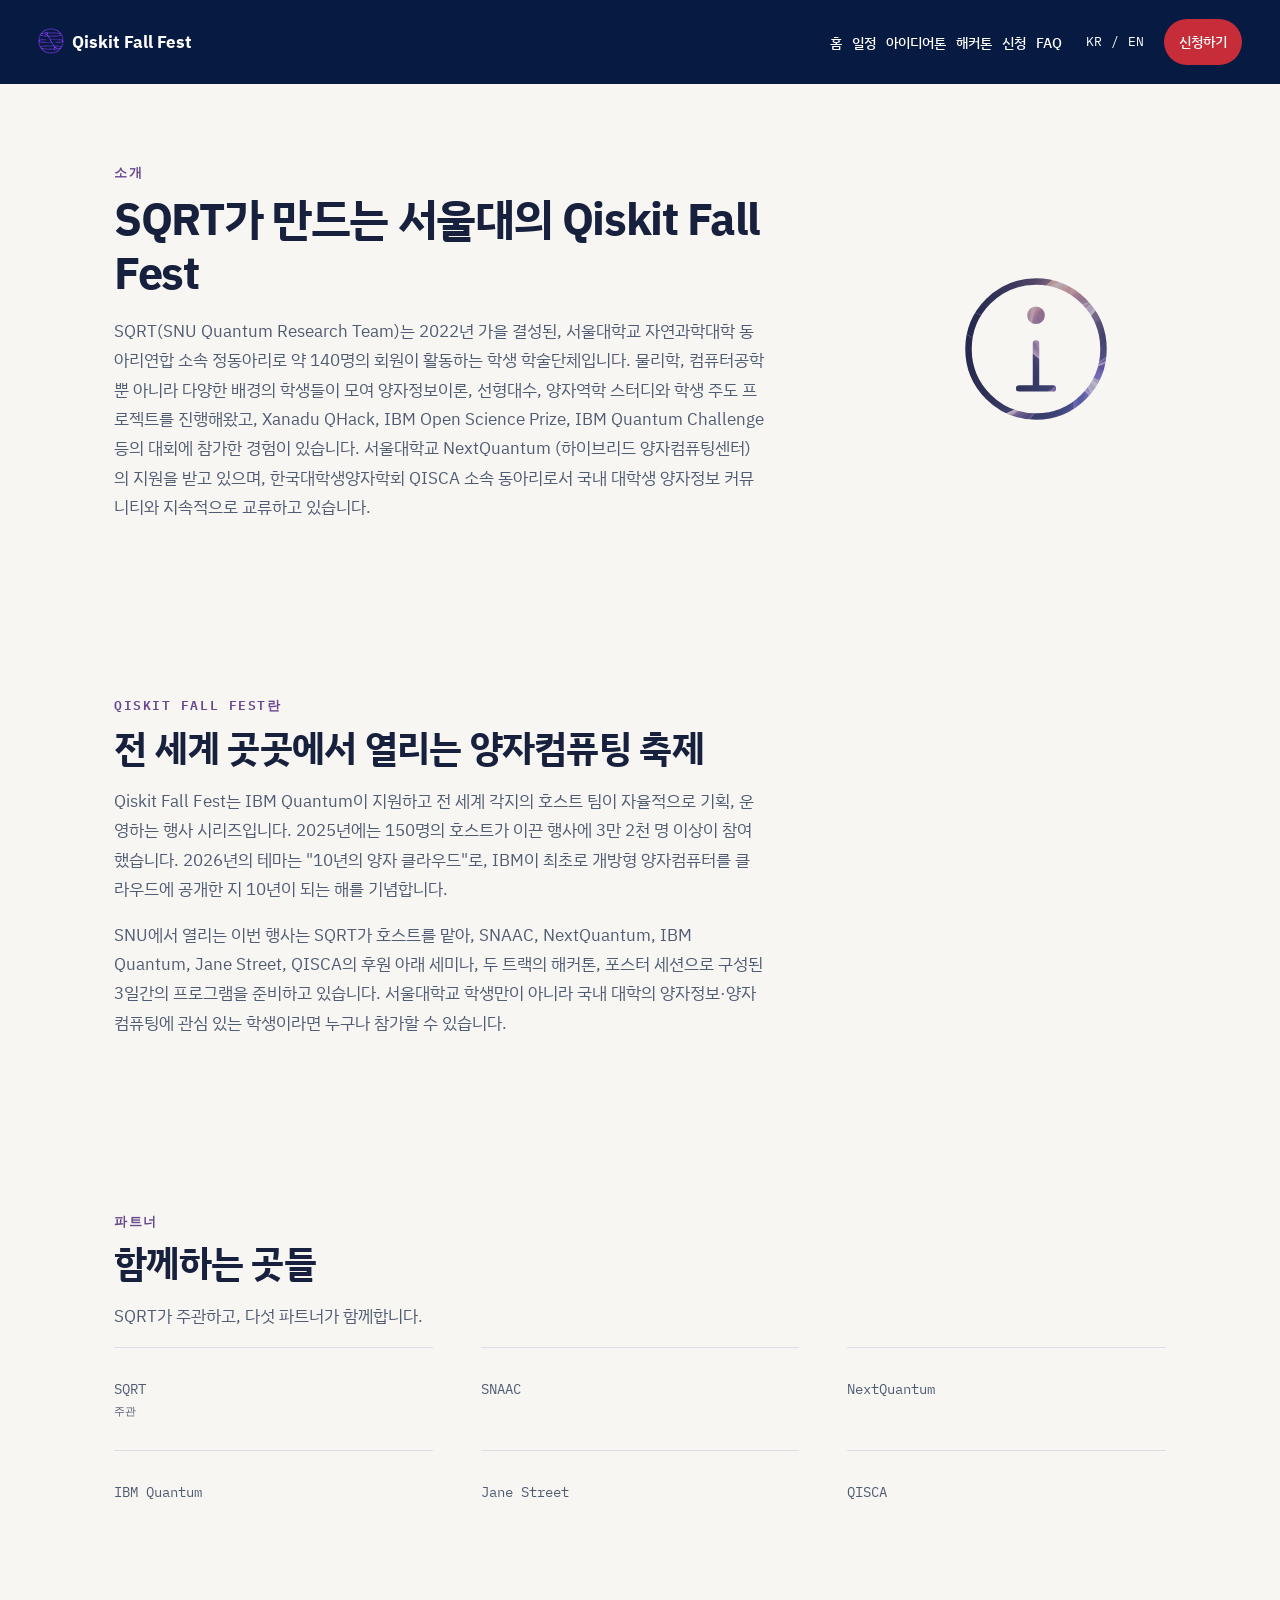
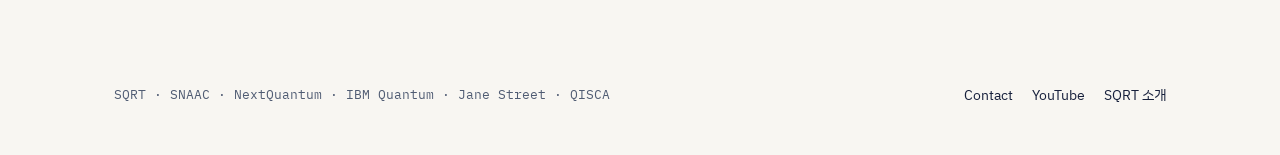
==== commit 8ff6297f: "Reorganize into Ideathon, Hackathon, and Register pages with self-registration Pages - ideathon.html" ====
--- a/about.html
+++ b/about.html
@@ -33,15 +33,13 @@
     <nav class="primary-nav">
       <ul>
         <li><a href="index.html" data-nav="index.html"><span data-kr>홈</span><span data-en>Home</span></a></li>
-
         <li><a href="schedule.html" data-nav="schedule.html"><span data-kr>일정</span><span data-en>Schedule</span></a></li>
+        <li><a href="ideathon.html" data-nav="ideathon.html"><span data-kr>아이디어톤</span><span data-en>Ideathon</span></a></li>
         <li><a href="hackathon.html" data-nav="hackathon.html"><span data-kr>해커톤</span><span data-en>Hackathon</span></a></li>
-        <li><a href="posters.html" data-nav="posters.html"><span data-kr>포스터 세션</span><span data-en>Posters</span></a></li>
+        <li><a href="register.html" data-nav="register.html"><span data-kr>신청</span><span data-en>Register</span></a></li>
         <li><a href="faq.html" data-nav="faq.html">FAQ</a></li>
-        <li class="mobile-leaderboard"><a href="leaderboard.html" data-nav="leaderboard.html"><span data-kr>리더보드</span><span data-en>Leaderboard</span></a></li>
       </ul>
       <div class="nav-actions">
-        <a href="leaderboard.html" class="btn btn-outline"><span data-kr>리더보드</span><span data-en>Leaderboard</span></a>
         <button class="lang-toggle" data-disabled="false" aria-label="Toggle language">KR / EN</button>
         <a href="register.html" class="btn btn-solid"><span data-kr>신청하기</span><span data-en>Register</span></a>
         <button class="menu-btn" aria-label="Menu"><span></span></button>
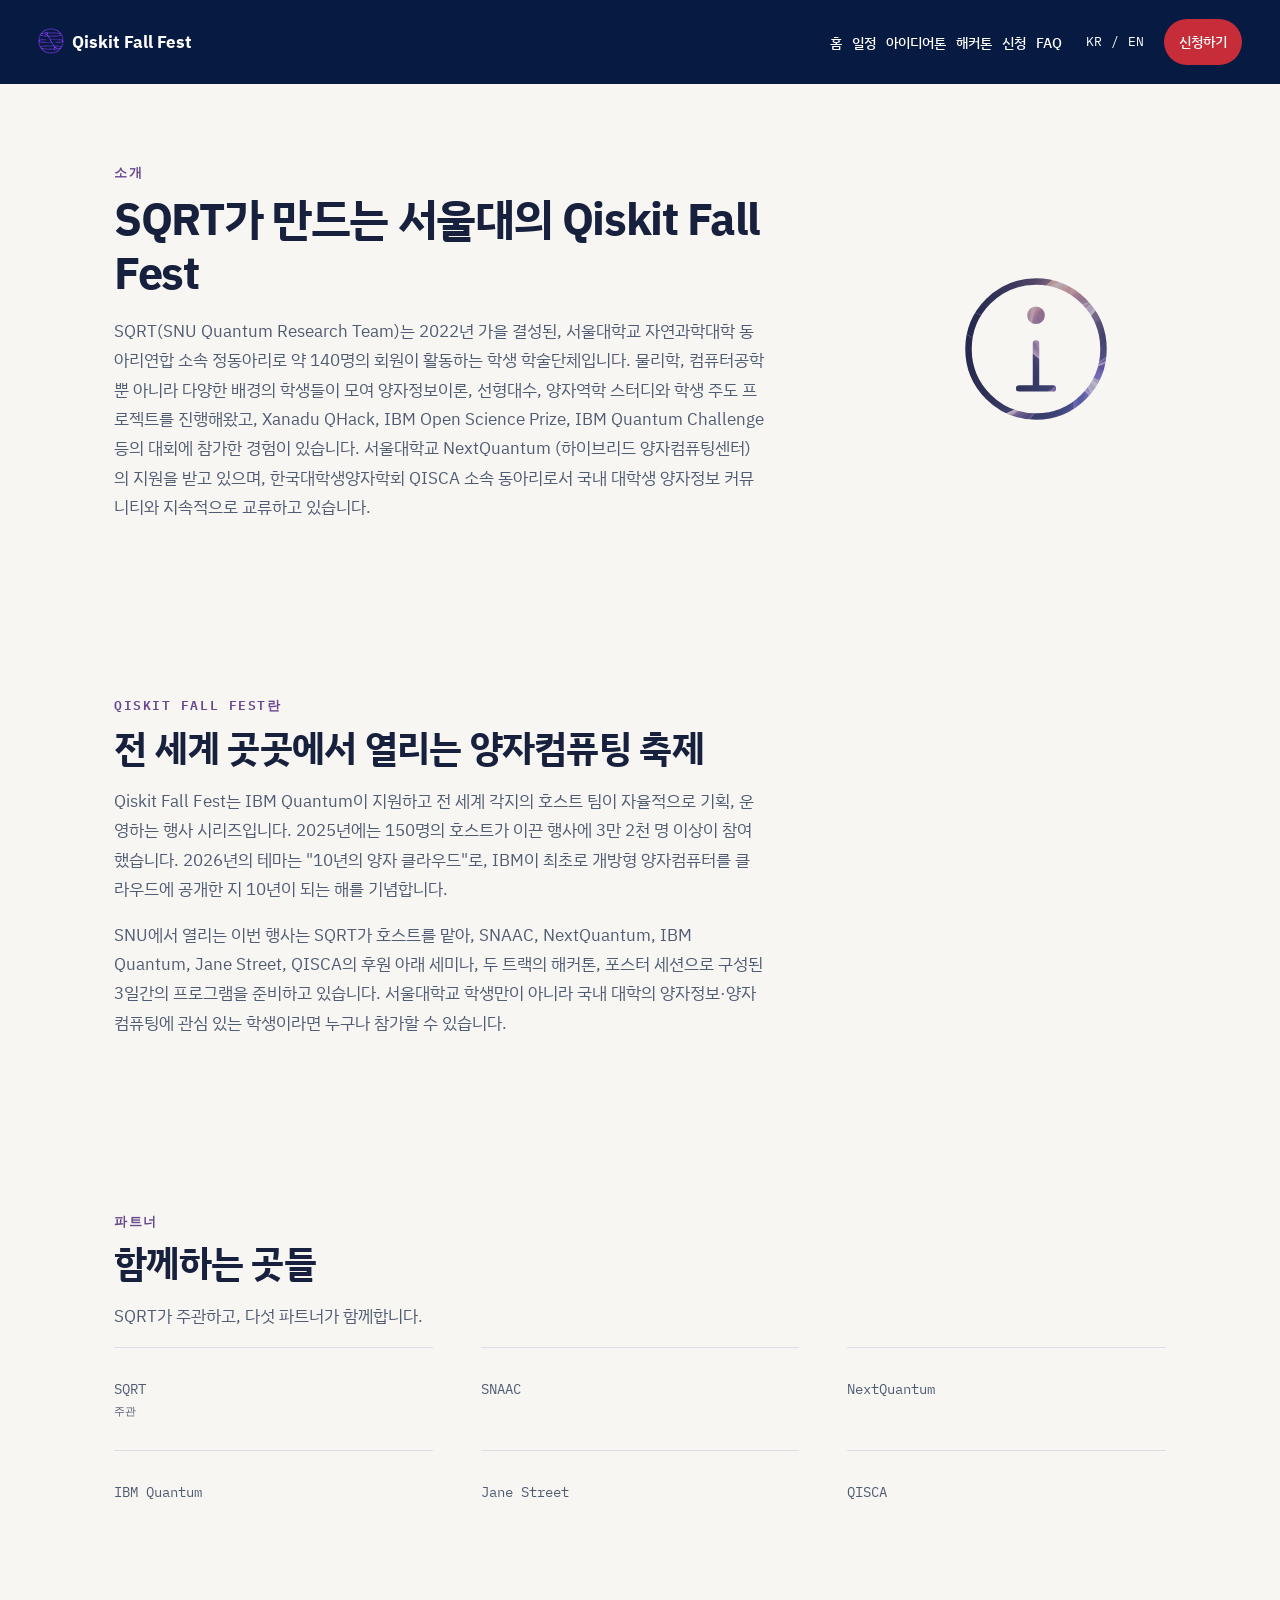
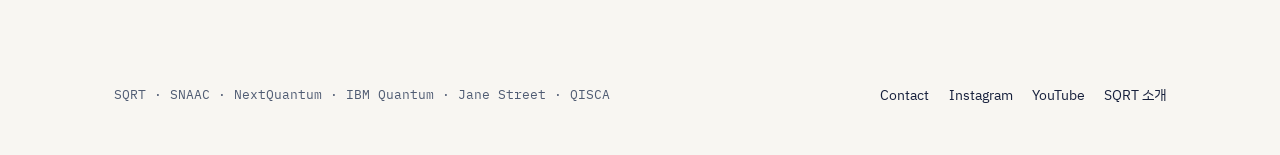
==== commit 40505483: "Collapse the emoji picker behind a toggle; footer Contact restored with Instagram - The emoji grid a" ====
--- a/about.html
+++ b/about.html
@@ -13,7 +13,7 @@
 <link rel="preconnect" href="https://fonts.gstatic.com" crossorigin>
 <link href="https://fonts.googleapis.com/css2?family=IBM+Plex+Sans:wght@400;500;600;700&family=IBM+Plex+Sans+KR:wght@400;500;600;700&family=IBM+Plex+Mono:wght@400;500&display=swap" rel="stylesheet">
 <link rel="stylesheet" href="assets/style.css?v=c713e26183e5" />
-<link rel="stylesheet" href="assets/reference-design.css?v=0639de8d794f">
+<link rel="stylesheet" href="assets/reference-design.css?v=1a0a80a6299f">
 </head>
 <body>
 
@@ -133,6 +133,7 @@
     <div class="sponsor-strip"><span>SQRT · SNAAC · NextQuantum · IBM Quantum · Jane Street · QISCA</span></div>
     <div class="footer-links">
       <a href="mailto:snuquantums@gmail.com">Contact</a>
+      <a href="https://www.instagram.com/snu_sqrt/?hl=en" target="_blank" rel="noopener">Instagram</a>
       <a href="https://www.youtube.com/@sqrtsnuquantumresearchteam6066">YouTube</a>
       <a href="https://sites.google.com/view/sqrt-quantum"><span data-kr>SQRT 소개</span><span data-en>About SQRT</span></a>
     </div>
--- a/assets/reference-design.css
+++ b/assets/reference-design.css
@@ -118,3 +118,7 @@
  body.reference-home .reference-hero { background-size:auto 100%; background-position:38% center; }
  body.reference-home .reference-hero::after { content:''; position:absolute; inset:0; background:linear-gradient(90deg,#0b1b40ed,#0b1b40bf); z-index:1; pointer-events:none; }
 }
+
+/* Home start-here blocks are whole-card links. */
+body.reference-home a.event-card { display:block; color:#fff; text-decoration:none; }
+body.reference-home .event-card .go { display:inline-flex; position:absolute; right:18px; bottom:18px; z-index:1; align-items:center; justify-content:center; width:44px; height:44px; border:1px solid rgba(255,255,255,.75); border-radius:50%; font-weight:900; }
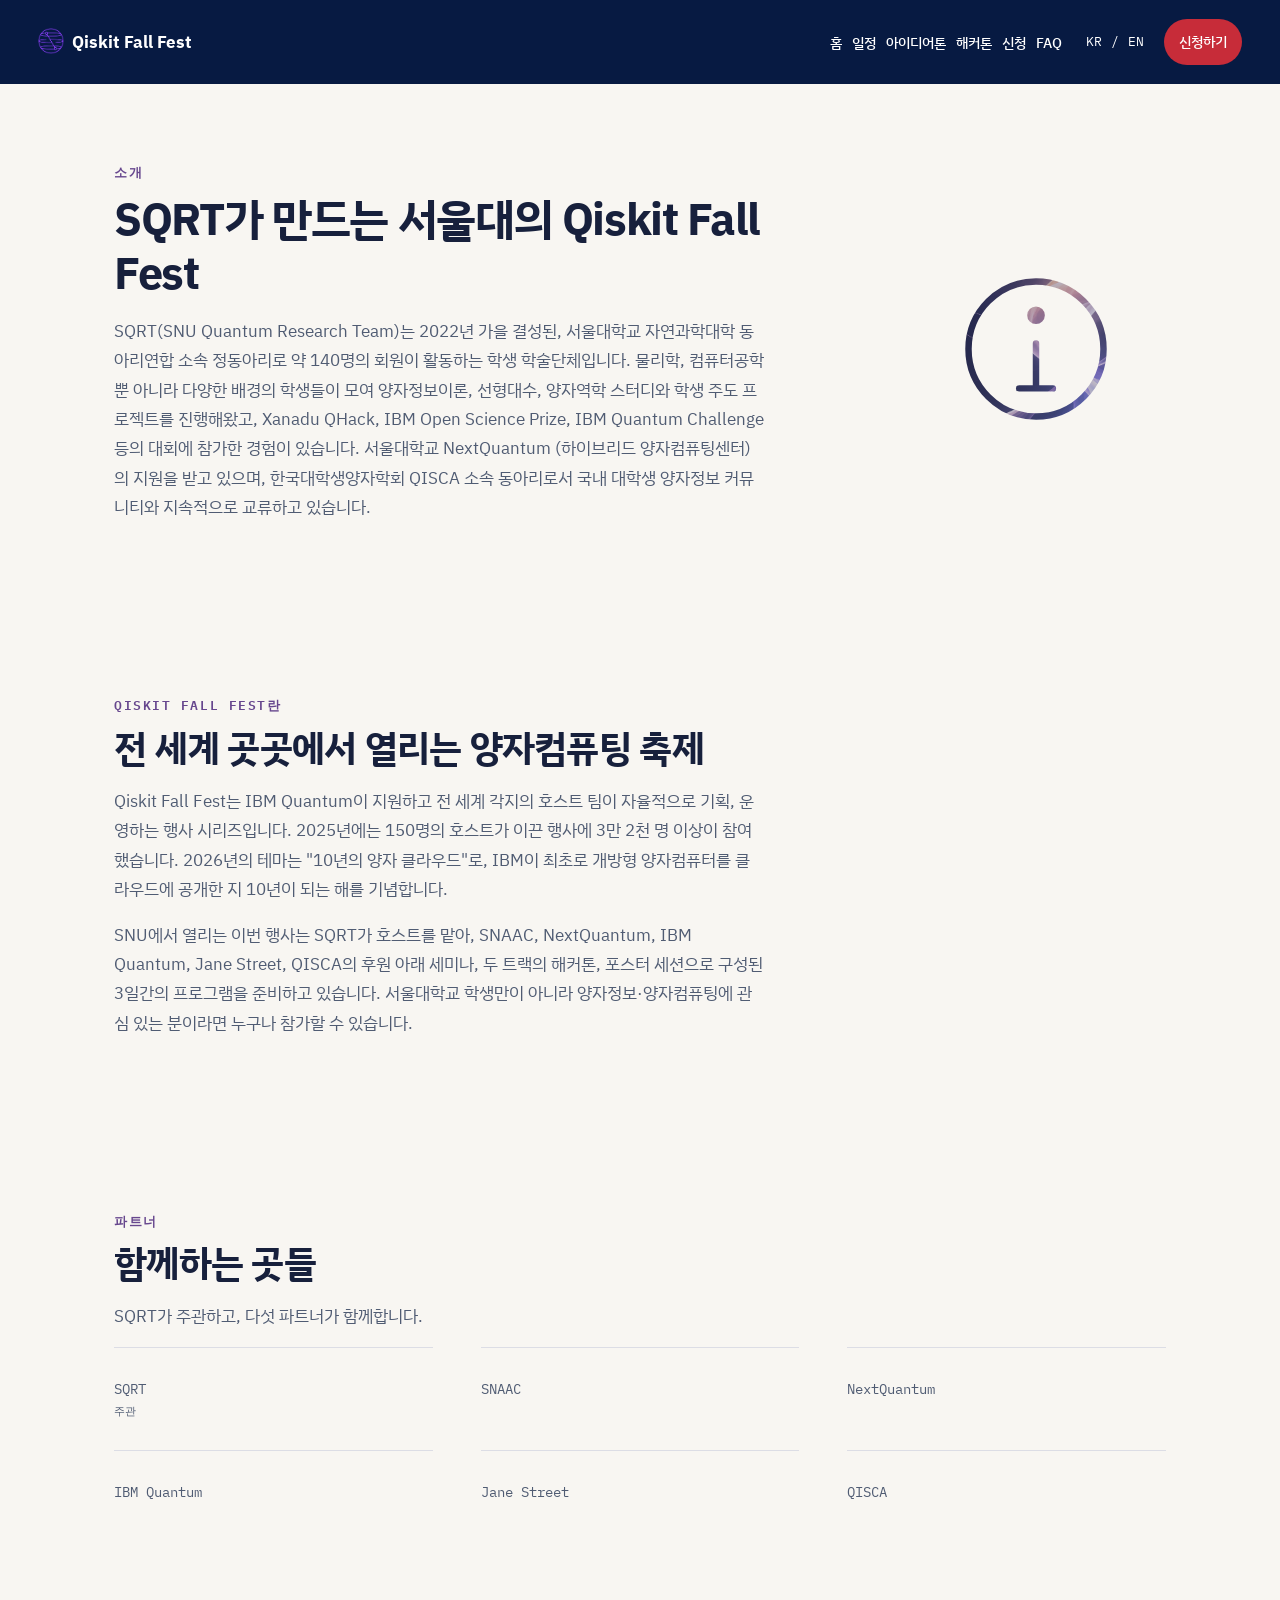
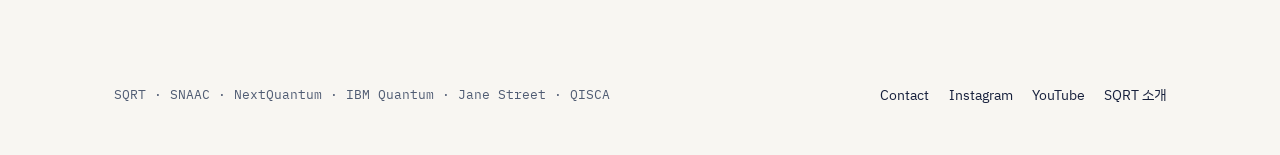
==== commit 6fc287ef: "Anyone interested may join; Hackathon and Ideathon can both be entered FAQ, Register lede, and About" ====
--- a/about.html
+++ b/about.html
@@ -5,8 +5,25 @@
 <meta name="viewport" content="width=device-width, initial-scale=1" />
 <script>(function(){try{var l=localStorage.getItem('qff-lang')||'kr';document.documentElement.setAttribute('data-lang',l);}catch(e){}})();</script>
 <title>About SQRT | Qiskit Fall Fest 2026 at SNU</title>
-<meta name="description" content="About SQRT, the Seoul National University Quantum Research Team and host of Qiskit Fall Fest 2026.">
+<meta name="description" content="SQRT(SNU Quantum Research Team)와 Qiskit Fall Fest 소개. 서울대학교 양자컴퓨팅 학생 학술단체가 주관하는 2026 행사.">
 <link rel="canonical" href="https://snuquantums.github.io/snu-qff2026/about.html">
+<!-- seo:start -->
+<meta property="og:type" content="website">
+<meta property="og:site_name" content="Qiskit Fall Fest 2026 @ SNU">
+<meta property="og:locale" content="ko_KR">
+<meta property="og:locale:alternate" content="en_US">
+<meta property="og:title" content="About SQRT | Qiskit Fall Fest 2026 at SNU">
+<meta property="og:description" content="SQRT(SNU Quantum Research Team)와 Qiskit Fall Fest 소개. 서울대학교 양자컴퓨팅 학생 학술단체가 주관하는 2026 행사.">
+<meta property="og:url" content="https://snuquantums.github.io/snu-qff2026/about.html">
+<meta property="og:image" content="https://snuquantums.github.io/snu-qff2026/assets/og-card.jpg">
+<meta property="og:image:width" content="1200">
+<meta property="og:image:height" content="630">
+<meta property="og:image:alt" content="Qiskit Fall Fest 2026 at Seoul National University, October 29–31, hosted by SQRT">
+<meta name="twitter:card" content="summary_large_image">
+<meta name="twitter:title" content="About SQRT | Qiskit Fall Fest 2026 at SNU">
+<meta name="twitter:description" content="SQRT(SNU Quantum Research Team)와 Qiskit Fall Fest 소개. 서울대학교 양자컴퓨팅 학생 학술단체가 주관하는 2026 행사.">
+<meta name="twitter:image" content="https://snuquantums.github.io/snu-qff2026/assets/og-card.jpg">
+<!-- seo:end -->
 <meta name="robots" content="noindex, follow">
 
 <link rel="preconnect" href="https://fonts.googleapis.com">
@@ -98,12 +115,12 @@
       <p class="lede">
         <span data-kr>SNU에서 열리는 이번 행사는 SQRT가 호스트를 맡아, SNAAC, NextQuantum, IBM Quantum, Jane Street,
         QISCA의 후원 아래 세미나, 두 트랙의 해커톤, 포스터 세션으로 구성된 3일간의 프로그램을
-        준비하고 있습니다. 서울대학교 학생만이 아니라 국내 대학의 양자정보·양자컴퓨팅에 관심 있는 학생이라면
+        준비하고 있습니다. 서울대학교 학생만이 아니라 양자정보·양자컴퓨팅에 관심 있는 분이라면
         누구나 참가할 수 있습니다.</span>
         <span data-en>At SNU, SQRT is hosting the event, preparing a 3-day program of a seminar, a two-track
         hackathon, and a poster session, with support from SNAAC, NextQuantum, IBM Quantum, Jane Street,
-        and QISCA. It's open to any student interested in quantum information or computing at a
-        domestic university, not just SNU students.</span>
+        and QISCA. It's open to anyone interested in quantum information or computing,
+        not just SNU students.</span>
       </p>
     </div>
   </section>
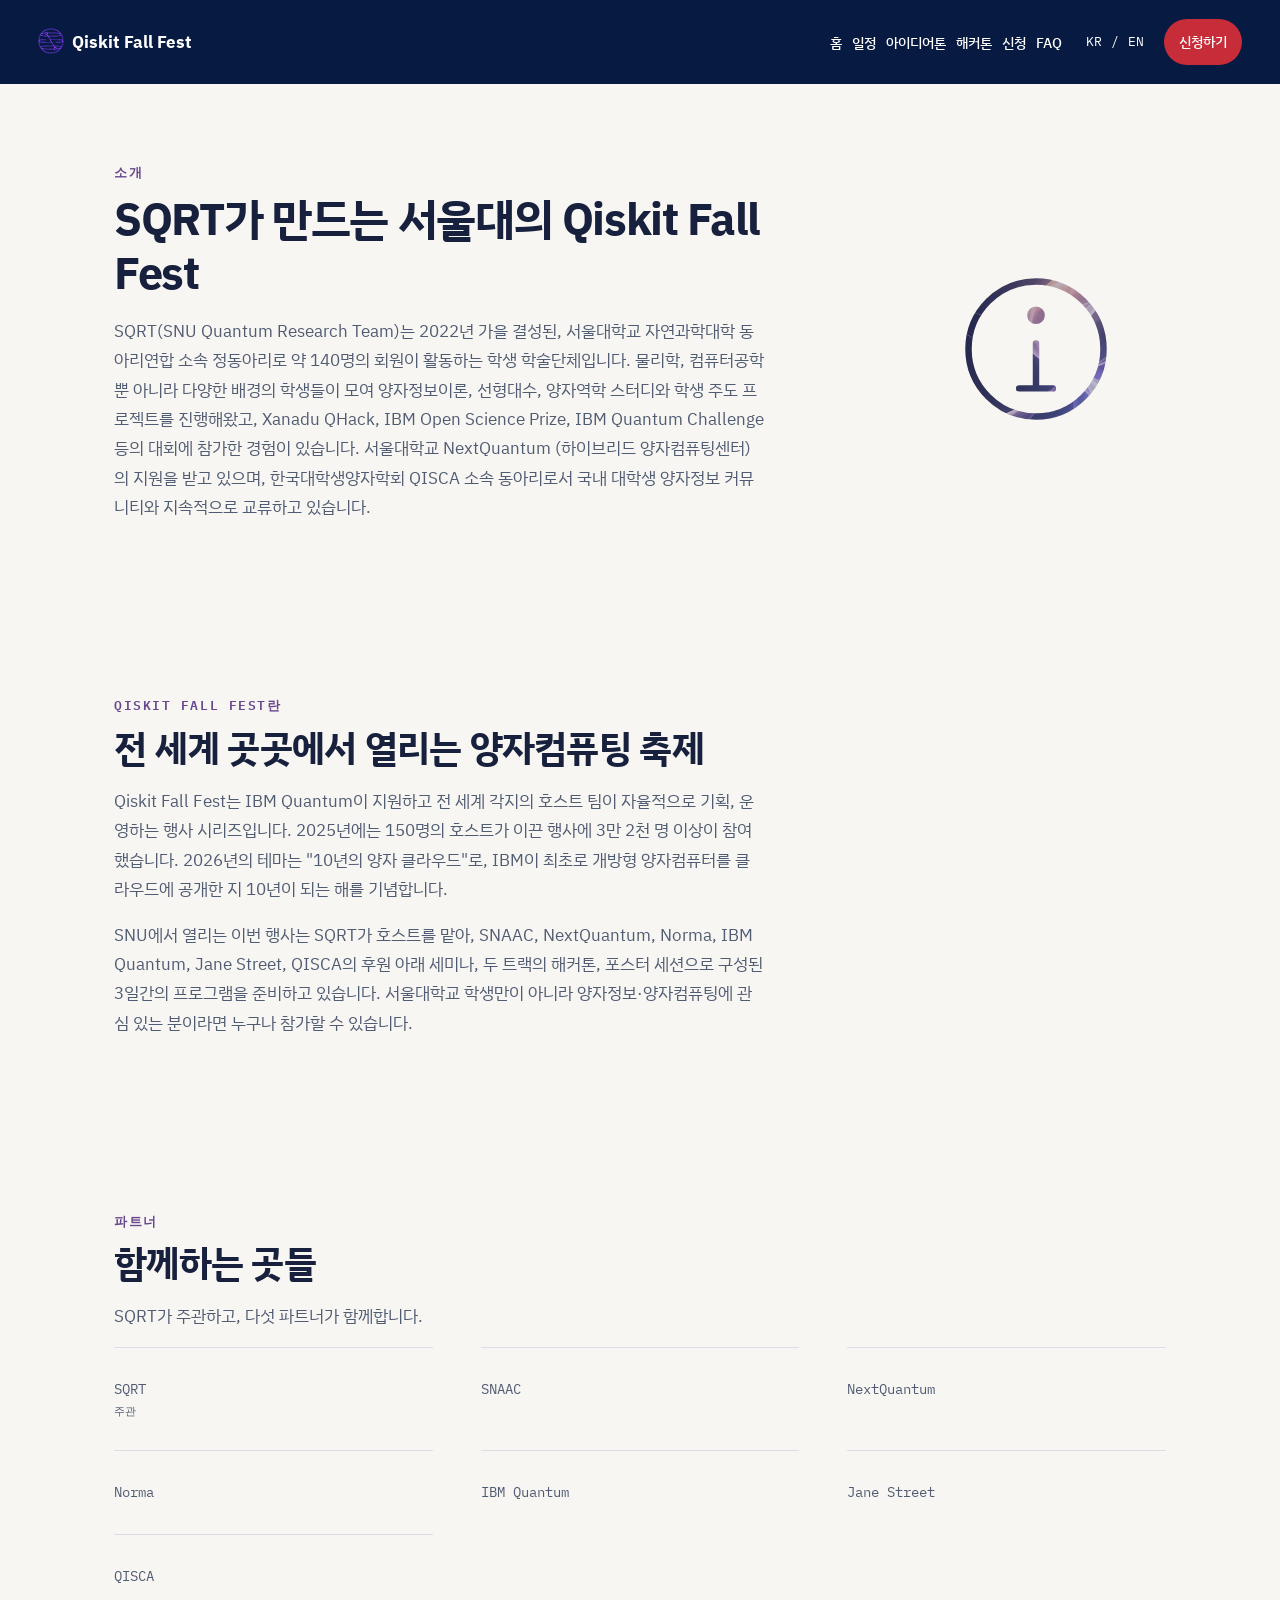
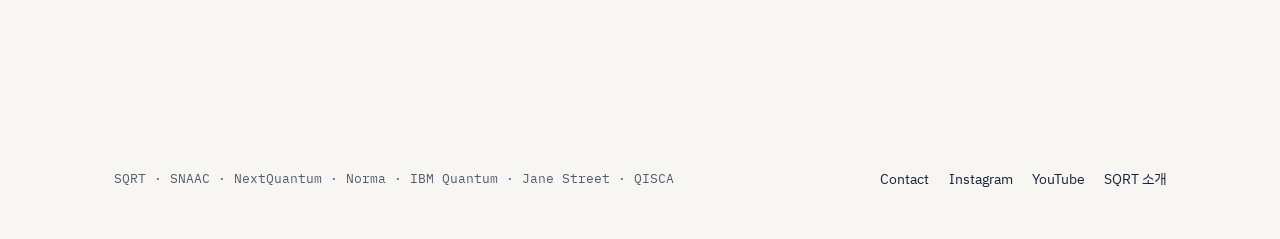
==== commit 1bfefdca: "Prizes on both track callouts and in the FAQ; Norma added to partners - Ideathon: 1st 1,000,000 / 2n" ====
--- a/about.html
+++ b/about.html
@@ -30,7 +30,7 @@
 <link rel="preconnect" href="https://fonts.gstatic.com" crossorigin>
 <link href="https://fonts.googleapis.com/css2?family=IBM+Plex+Sans:wght@400;500;600;700&family=IBM+Plex+Sans+KR:wght@400;500;600;700&family=IBM+Plex+Mono:wght@400;500&display=swap" rel="stylesheet">
 <link rel="stylesheet" href="assets/style.css?v=c713e26183e5" />
-<link rel="stylesheet" href="assets/reference-design.css?v=1a0a80a6299f">
+<link rel="stylesheet" href="assets/reference-design.css?v=a2546452fe24">
 </head>
 <body>
 
@@ -113,12 +113,12 @@
         marks ten years since IBM first opened a quantum computer to the cloud.</span>
       </p>
       <p class="lede">
-        <span data-kr>SNU에서 열리는 이번 행사는 SQRT가 호스트를 맡아, SNAAC, NextQuantum, IBM Quantum, Jane Street,
+        <span data-kr>SNU에서 열리는 이번 행사는 SQRT가 호스트를 맡아, SNAAC, NextQuantum, Norma, IBM Quantum, Jane Street,
         QISCA의 후원 아래 세미나, 두 트랙의 해커톤, 포스터 세션으로 구성된 3일간의 프로그램을
         준비하고 있습니다. 서울대학교 학생만이 아니라 양자정보·양자컴퓨팅에 관심 있는 분이라면
         누구나 참가할 수 있습니다.</span>
         <span data-en>At SNU, SQRT is hosting the event, preparing a 3-day program of a seminar, a two-track
-        hackathon, and a poster session, with support from SNAAC, NextQuantum, IBM Quantum, Jane Street,
+        hackathon, and a poster session, with support from SNAAC, NextQuantum, Norma, IBM Quantum, Jane Street,
         and QISCA. It's open to anyone interested in quantum information or computing,
         not just SNU students.</span>
       </p>
@@ -137,6 +137,7 @@
         <div class="card" style="text-align:center;color:var(--ink-soft);font-family:var(--font-mono);font-size:.85rem">SQRT<br><small><span data-kr>주관</span><span data-en>Host</span></small></div>
         <div class="card" style="text-align:center;color:var(--ink-soft);font-family:var(--font-mono);font-size:.85rem">SNAAC</div>
         <div class="card" style="text-align:center;color:var(--ink-soft);font-family:var(--font-mono);font-size:.85rem">NextQuantum</div>
+        <div class="card" style="text-align:center;color:var(--ink-soft);font-family:var(--font-mono);font-size:.85rem">Norma</div>
         <div class="card" style="text-align:center;color:var(--ink-soft);font-family:var(--font-mono);font-size:.85rem">IBM Quantum</div>
         <div class="card" style="text-align:center;color:var(--ink-soft);font-family:var(--font-mono);font-size:.85rem">Jane Street</div>
         <div class="card" style="text-align:center;color:var(--ink-soft);font-family:var(--font-mono);font-size:.85rem">QISCA</div>
@@ -147,7 +148,7 @@
 
 <footer class="site-footer">
   <div class="wrap">
-    <div class="sponsor-strip"><span>SQRT · SNAAC · NextQuantum · IBM Quantum · Jane Street · QISCA</span></div>
+    <div class="sponsor-strip"><span>SQRT · SNAAC · NextQuantum · Norma · IBM Quantum · Jane Street · QISCA</span></div>
     <div class="footer-links">
       <a href="mailto:snuquantums@gmail.com">Contact</a>
       <a href="https://www.instagram.com/snu_sqrt/?hl=en" target="_blank" rel="noopener">Instagram</a>
--- a/assets/reference-design.css
+++ b/assets/reference-design.css
@@ -82,13 +82,13 @@
 body.reference-home .join-orbit { z-index:0; }
 body.reference-home .site-footer { background:#071a42; color:#dbe5fb; padding:64px 0 32px; }
 body.reference-home .partner-section>.eyebrow { color:#b797ed; text-align:center; }
-body.reference-home .partner-logos { display:grid; grid-template-columns:repeat(6,minmax(0,1fr)); gap:28px; align-items:center; padding:46px 0; }
+body.reference-home .partner-logos { display:grid; grid-template-columns:repeat(7,minmax(0,1fr)); gap:24px; align-items:center; padding:46px 0; }
 body.reference-home .partner-logos a { display:flex; flex-direction:column; align-items:center; justify-content:center; min-height:90px; gap:10px; padding:12px; }
 body.reference-home .partner-logos img { width:100%; height:62px; object-fit:contain; }
 body.reference-home .partner-logos a[aria-label="SNAAC"] img { max-width:152px; }
 body.reference-home .partner-logos span { font-size:.65rem; text-align:center; color:#c5cee1; }
 body.reference-home .footer-links { justify-content:center; border-top:1px solid #ffffff25; padding-top:26px; }
-@media(max-width:900px) { body.reference-home .partner-logos { grid-template-columns:repeat(3,minmax(0,1fr)); gap:24px; } }
+@media(max-width:900px) { body.reference-home .partner-logos { grid-template-columns:repeat(4,minmax(0,1fr)); gap:24px; } }
 @media(max-width:600px) { body.reference-home .partner-logos { grid-template-columns:1fr 1fr; gap:20px; } body.reference-home .partner-logos img { height:48px; } body.reference-home .join-orbit { width:135%; right:-48%; opacity:.45; } }
 body.reference-home .site-footer .wrap { display:block; }
 
